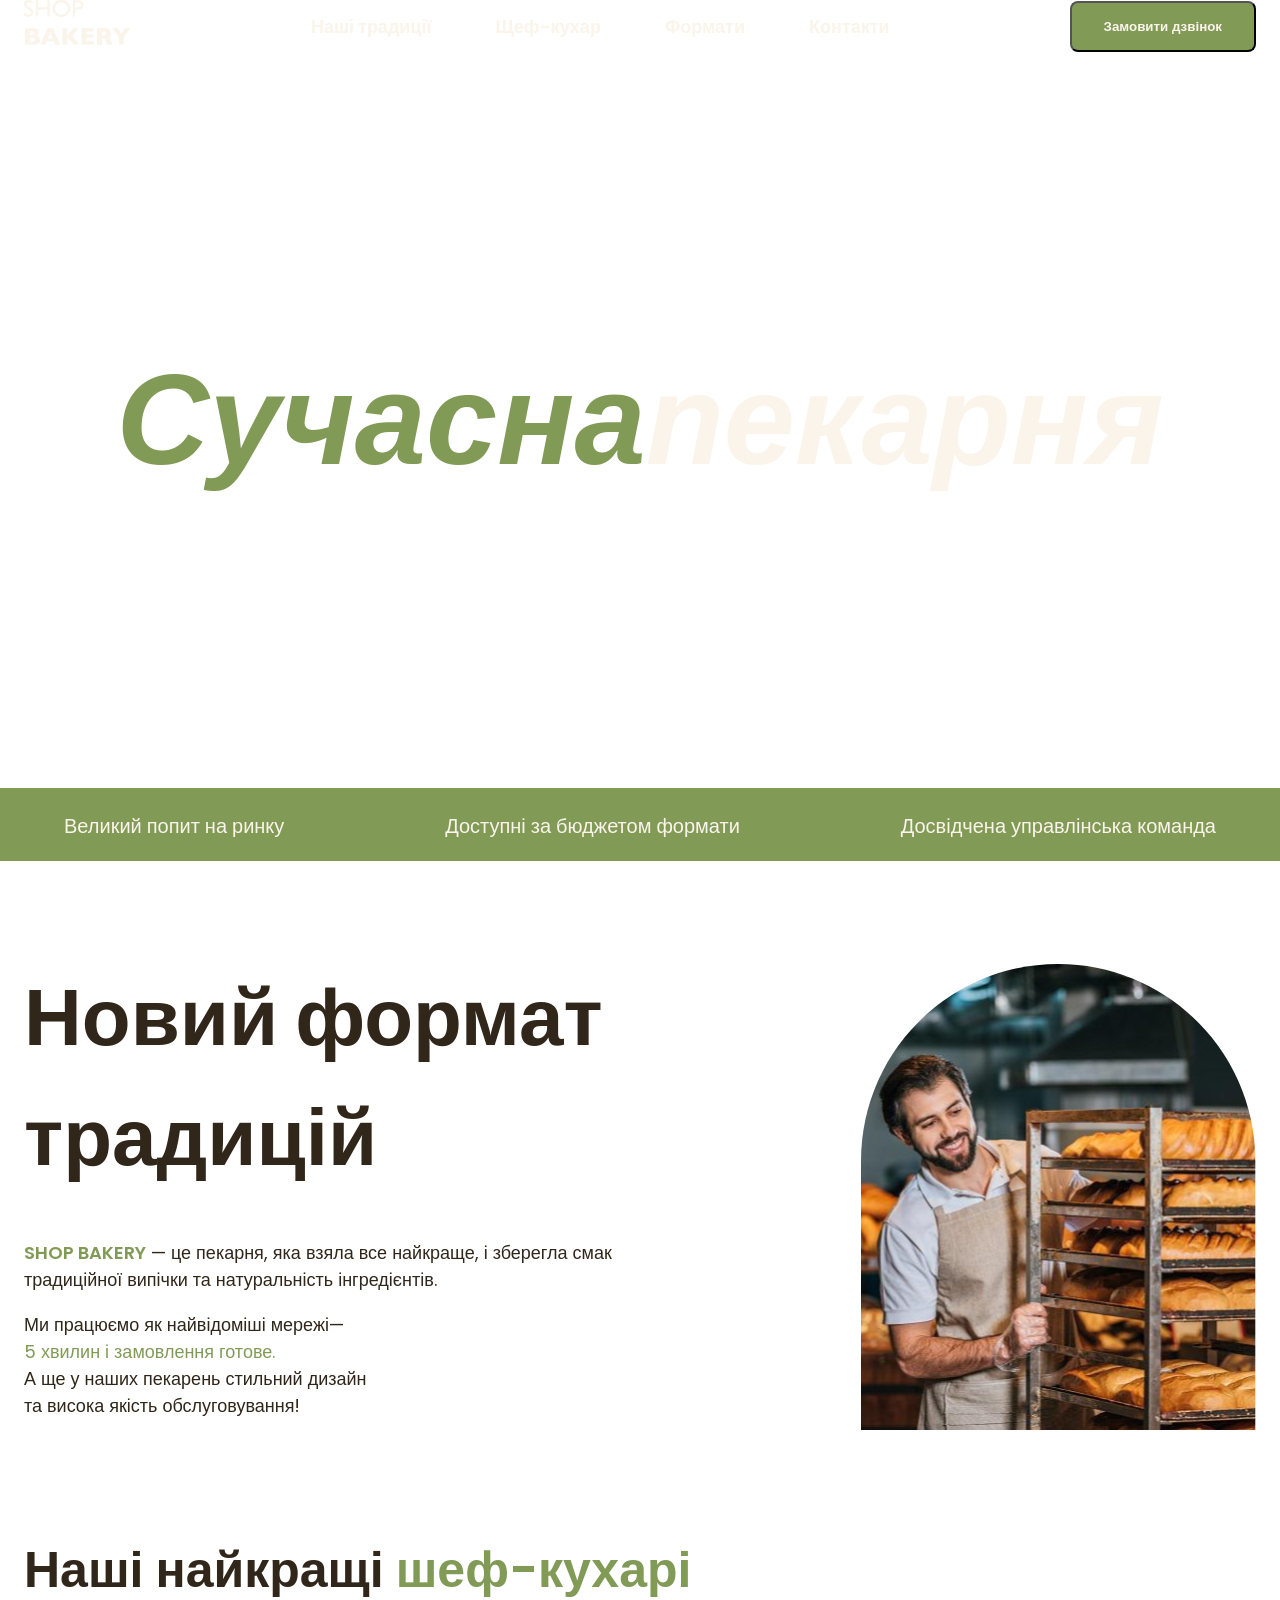
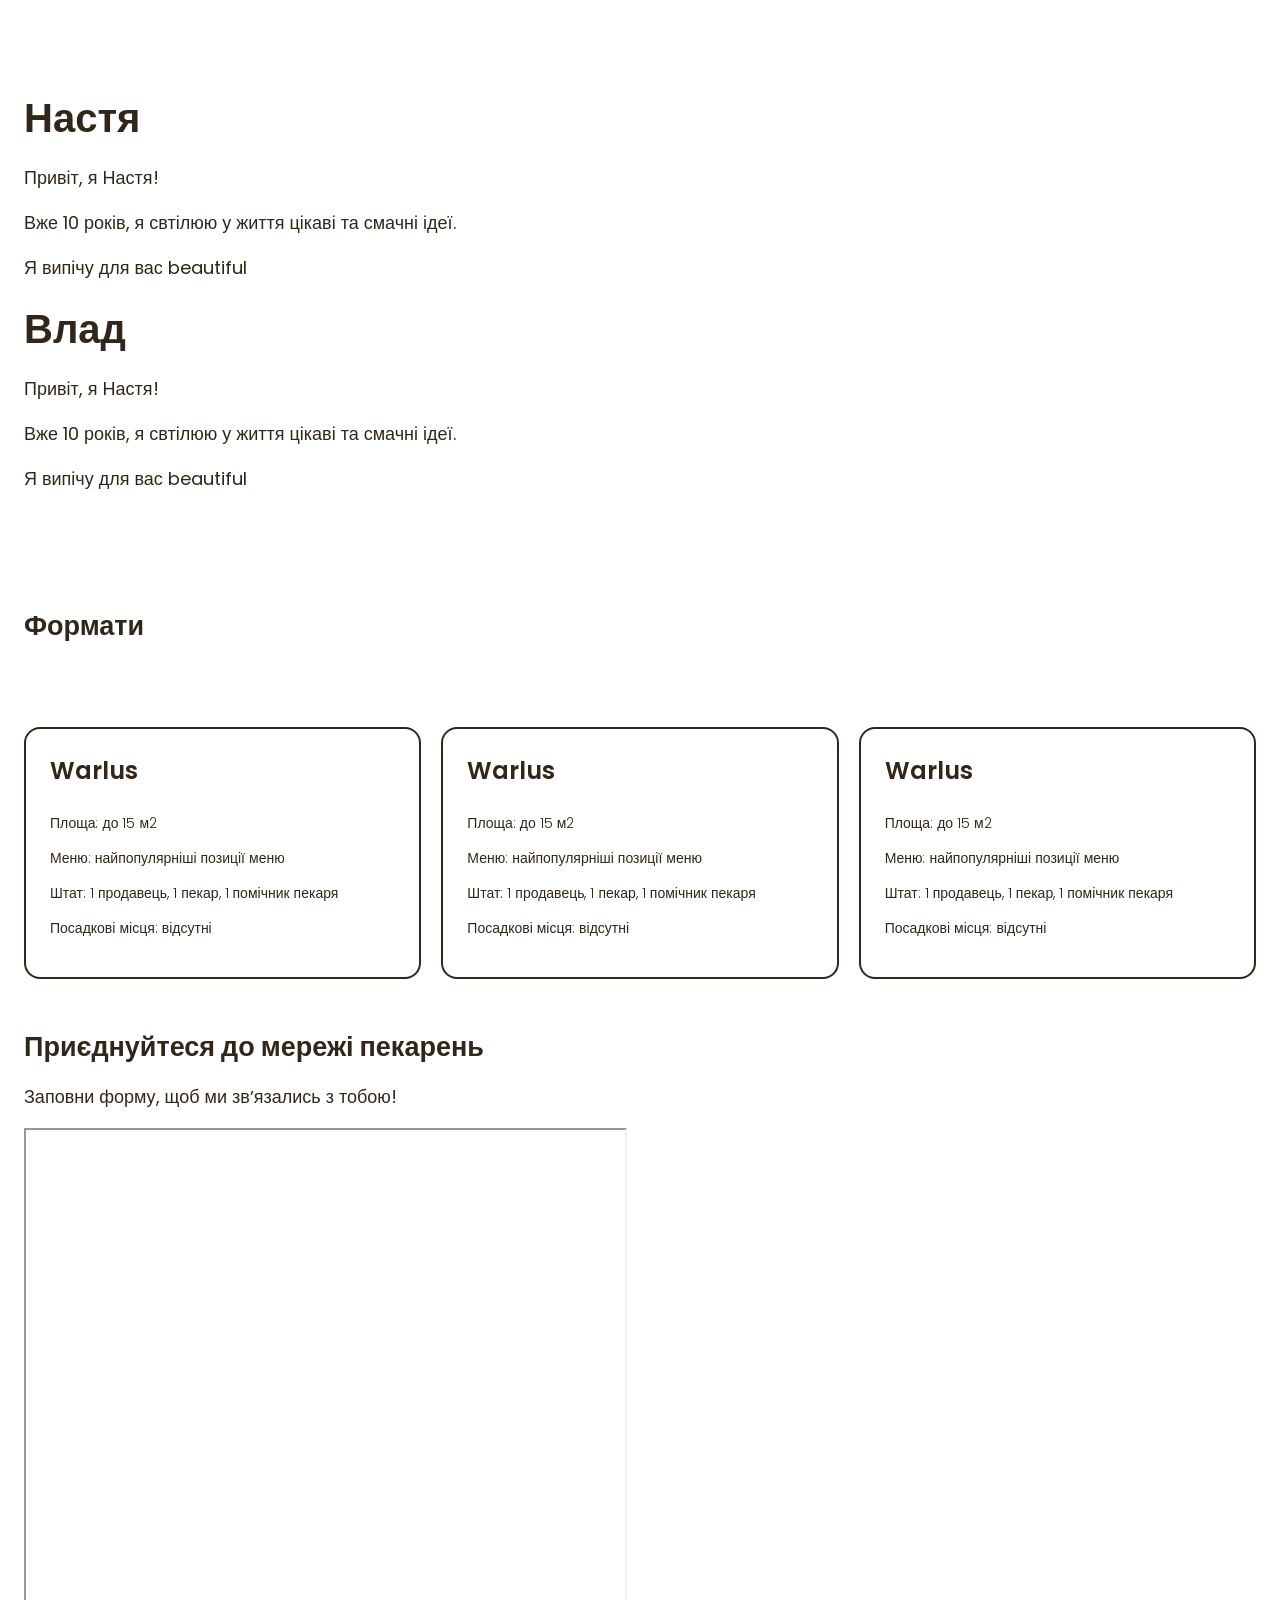
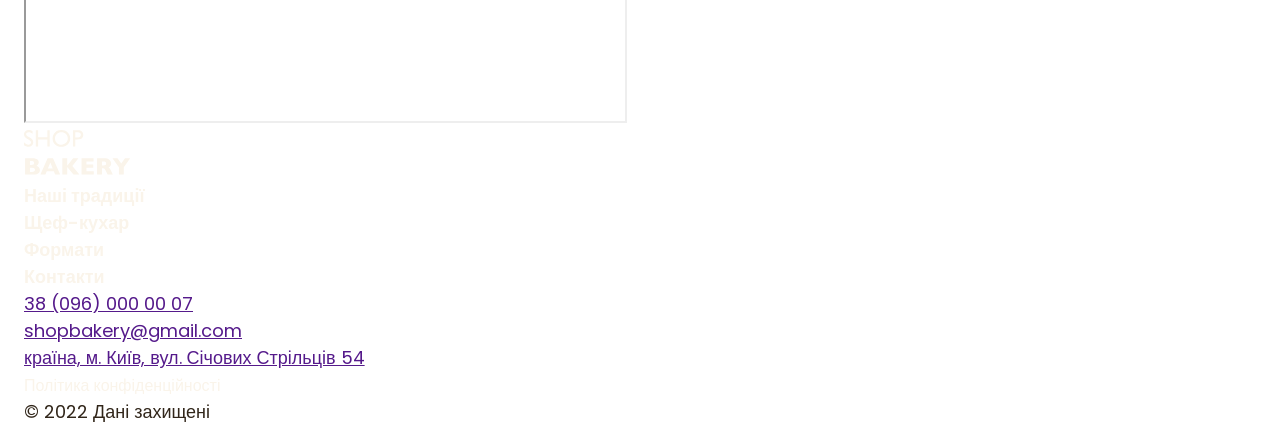
==== index.html @ 50e3c840 "first commit" ====
<!DOCTYPE html>
<html lang="en">
<head>
    <meta charset="UTF-8">
    <meta name="viewport" content="width=device-width, initial-scale=1.0">
    <!-- fonts -->
    <link rel="preconnect" href="https://fonts.googleapis.com">
    <link rel="preconnect" href="https://fonts.gstatic.com" crossorigin>
    <link href="https://fonts.googleapis.com/css2?family=Poppins:wght@300;400;600;900&display=swap" rel="stylesheet">
    <!-- styles -->
    <link rel="stylesheet" href="index.css">
    <title>Document</title>
</head>
<body>
    <header>
       <div class="container">
       <div class="header-container">
        <nav class="header-nav">
            <a href="">
                <img src="./images/logo.svg" alt="логотип">
            </a>
            <ul class="menu">
                <li class="header-item"><a class="link" href="#traditions-section">Наші традиції</a></li>
                <li class="header-item"><a class="link" href="#chef-section">Щеф-кухар</a></li>
                <li class="header-item"><a class="link" href="#">Формати</a></li>
                <li class="header-item"><a class="link" href="#">Контакти</a></li>
            </ul>
        </nav>
        <button class="button">Замовити дзвінок</button>
        </div>
       </div>
    </header>
    <main>
        <section class="hero-section">
           <div class="container">
            <h1 class="hero-tittle"><span class="accent">Сучасна</span>пекарня</h1>
           </div>
        </section>
        <section class="advantages-section">
            <div class="container">
                <h2 class="visually-hidden">наші переваги</h2>
                <ul class="advantages-list">
                    <li class="advantages-item">Великий попит на ринку</li>
                    <li class="advantages-item">Доступні за бюджетом формати</li>
                    <li class="advantages-item">Досвідчена управлінська команда</li>
                </ul>
            </div>
        </section>
        <section class="traditions-section section" id="traditions-section">
            <div class="container">
                <div class="traditions-container">
                    <div class="traditions-contant">
                        <h2 class="traditions-title section-tittle">Новий формат традицій</h2>
                        <p class="traditions-text">
                            <span class="brand-uppercase">shop bakery</span> — це пекарня, яка взяла все найкраще, і зберегла смак<br> традиційної
                            випічки та натуральність інгредієнтів.
                        </p>
                        <p class="traditions-text">
                            Ми працюємо як найвідоміші мережі—<br>
                            <span class="brand">5 хвилин і замовлення готове. <br></span>
                            А ще у наших пекарень стильний дизайн<br>
                            та висока якість обслуговування!
                        </p>
                        
                     </div>
                    <img src="./images/Mask group.svg" alt="">
                    </div>
                </div>
            </div>
        </section>
        <section class="section" id="chefs-section">
           <div class="container">
            <h2 class="chefs-tittle section-tittle">Наші найкращі <span class="accent">шеф-кухарі</span></h2>
            <ul>
                <li>
                    <article>
                        <h3 class="chef-title">Настя</h3>
                        <p>Привіт, я Настя!</p>
                        <p>Вже 10 років, я свтілюю у життя цікаві та смачні ідеї.</p>
                        <p>Я випічу для вас beautiful </p>
                    </article>
                </li>
                <li>
                    <article>
                        <h3 class="chef-title">Влад</h3>
                        <p>Привіт, я Настя!</p>
                        <p>Вже 10 років, я свтілюю у життя цікаві та смачні ідеї.</p>
                        <p>Я випічу для вас beautiful</p>
                    </article>
                </li>
            </ul>
           </div>
        </section>
        <section class="section" id="formats-section">
            <div class="container">
                <h2 class="formats-title section-tittle ">Формати</h2>
                <ul class="formats-list">
                    <li class="formats-item">
                        <article class="format-card">
                            <h3 class="format-title">Warlus</h3>
                            <div class="format-text">
                                <p>Площа: до 15 м2</p>
                                <p>Меню: найпопулярніші позиції меню</p>
                                <p>Штат: 1 продавець, 1 пекар, 1 помічник пекаря</p>
                                <p>Посадкові місця: відсутні</p>
                            </div>
                        </article>
                    </li>
                    <li class="formats-item">
                        <article class="format-card">
                            <h3 class="format-title">Warlus</h3>
                            <div class="format-text">
                                <p>Площа: до 15 м2</p>
                                <p>Меню: найпопулярніші позиції меню</p>
                                <p>Штат: 1 продавець, 1 пекар, 1 помічник пекаря</p>
                                <p>Посадкові місця: відсутні</p>
                            </div>
                        </article>
                    </li>
                    <li class="formats-item"> 
                        <article class="format-card">
                            <h3 class="format-title">Warlus</h3>
                            <div class="format-text">
                                <p>Площа: до 15 м2</p>
                                <p>Меню: найпопулярніші позиції меню</p>
                                <p>Штат: 1 продавець, 1 пекар, 1 помічник пекаря</p>
                                <p>Посадкові місця: відсутні</p>
                            </div>
                        </article>
                    </li>
            </div>
        </section>
        </ul>
        <section>
            <div class="container">
                <h2 class="contact-title section-tittle">Приєднуйтеся до мережі пекарень
                </h2>
                <p>Заповни форму, щоб ми звʼязались з тобою!</p>
                <iframe
                    src="https://www.google.com/maps/embed?pb=!1m18!1m12!1m3!1d2540.1634470361514!2d30.488698376675472!3d50.456680986915046!2m3!1f0!2f0!3f0!3m2!1i1024!2i768!4f13.1!3m3!1m2!1s0x40d4ce637c006b2d%3A0xaf86385f19996ff0!2z0LLRg9C70LjRhtGPINCh0ZbRh9C-0LLQuNGFINCh0YLRgNGW0LvRjNGG0ZbQsiwgNTQsINCa0LjRl9CyLCAwMjAwMA!5e0!3m2!1suk!2sua!4v1764701830665!5m2!1suk!2sua"
                    width="603" height="595" allowfullscreen="" loading="lazy" referrerpolicy="no-referrer-when-downgrade">
                </iframe>
            </div>
        </section>
    </main>
    <footer>
     <div class="container">
        <nav>
            <a href="">
                <img src="./images/logo.svg" alt="logotype">
            </a>
            <ul>
                <li><span><a class="link" href="#">Наші традиції</a></span></li>
                <li><a class="link" href="#">Щеф-кухар</a></li>
                <li><a class="link" href="#">Формати</a></li>
                <li><a class="link" href="#">Контакти</a></li>
            </ul>
        </nav>
        <address>
            <ul>
                <li><a class="adrees-link" href="">38 (096) 000 00 07</a></li>
                <li><a class="adrees-link" href="">shopbakery@gmail.com</a></li>
                <li><a class="adrees-link" href="">країна, м. Київ,
                        вул. Січових Стрільців 54</a></li>
                <li>
                    <a href="#"></a>
                </li>
                <li>
                    <a href="#"></a>
                </li>
            </ul>
            <a class="adress-link" href="#">Політика конфіденційності</a>
            <p class="addres-copyright">© 2022 Дані захищені</p>
        </address>
     </div>
    </footer>
</body>
</html>
---- index.css ----
:root {
    --color-primary-dark: #31261a;
    --color-primary-light: #faf4ea;
    --color-brand-dark: #465929;
    --color-brand-light: #819b57;
}
body {
    font-family: 'Poppins', sans-serif;
    color: var(--color-primary-dark);
    font-size: 18px;
    font-weight: 400;
    line-height: 1.5;
    margin: 0;
}

* {
    box-sizing: border-box;
}

.container {
    width: 100%;
    max-width: 1288px;
    margin: 0 auto;
    padding: 0 24px;
}
.section {
    padding: 48px 0;
}
h1,h2,h3,h4,h5,h6,p {
    margin-top: 0;
}
address {
    font-style: normal;
}
ul {
    margin: 0;
    padding: 0;
    list-style-type:none ;
   
}
.visually-hidden {
    position: absolutele;
    left: -10000px;
    top: auto;
    width: 1px;
    height: 1px;
    overflow: hidden;
}

.button {
    padding: 16px 32px;
    color: var(--color-primary-light);
    background-color: var(--color-brand-light);
    border: 2px solid var(var(--color-brand-light));
    border-radius: 8px;
    cursor: pointer;
    font-weight: 600;
}


.button:hover {
  color: var(--color-brand-dark);
  background-color: transparent;

}

.link {
    color: var(--color-primary-light);
    text-decoration: none;
    font-weight: 600;
    
}

.link:hover {
    color: var(--color-brand-dark);
    font-weight: 600;
}

/* header */

.header-item {
    margin-right: 64px;
}

.header-item:last-child {
    margin-right: 0;
}

.menu {
    display: flex;
    justify-content: center;
    flex-grow: 1;
}

.header-container {
    display: flex;
    align-items: center;
    gap: 40px;
}

.header-nav {
    display: flex;
    align-items: center;
    flex-grow: 1;
    gap: 40px;
    
    
}
/* hero section */
.hero-section {
  padding: 272px 0;
}


.hero-tittle {
    margin-bottom: 0;
    color: #FAF4EA;
    font-weight: 900;
    text-decoration: none;
    text-align: center;
    font-size: 128px;
    font-style: italic;
}

.hero-tittle .accent {
    color: var(--color-brand-light);
}

/* advantages section */
.advantages-section {
    background-color: var(--color-brand-light);
} 

.advantages-list {
  
    color: var(--color-primary-light);
   display: flex;
    gap: 40px;
    align-items: center;

        justify-content: space-between;
        padding: 0 40px;
    
    
}

.advantages-item {
    height: 50px;
    font-size: 20px;
    font-weight: 300;
    margin: 0;
    
      
  
}

/* chef title */
.chefs-tittle {
    margin-bottom: 80px;
    font-size: 50px;
    font-weight: 600;
}
.chefs-tittle .accent {
    color: var(--color-brand-light);
}

.chef-tittle {
   font-weight: 900;
   font-size: 64px;
   line-height: 1.3;
}

/* traditions section */

.traditions-container {
    display:flex;
    gap: 100px;
}

.traditions-text .brand-uppercase {
   text-transform: uppercase;
   color: var(--color-brand-light);
   font-weight: 600;
}

.traditions-text .brand {
    color: var(--color-brand-light);
}

.traditions-title {
    margin-bottom: 42px;
    font-size: 80px;
}

.traditions-section  {
    padding-top: 96px ;
}

.chefs-title {
    margin-bottom: 80px;
}

.chef-title {
    margin-bottom: 16px;
    font-size: 40px;
    font-weight: 600;
    
}
/* format-section */

.format-card  {
    padding: 24px;
    border-radius: 16px;
    border: 2px solid;
}

.formats-list {
    display: flex;
    gap: 20px;
}

.formats-item {
    flex-basis: calc(100% / 3);
}

.formats-title {
    margin-bottom: 80px;
}

.format-title {
    font-size: 24px;
    font-weight: 600;
}

.format-text {
   font-size: 14px;
   font-weight: 300;
}

.contact-title {
    margin-bottom: 16px;
}

.adress-link {
    font-size: 16px;
    font-weight: 300;
    color: var(--color-primary-light);
    text-decoration: none;
}
.adress-link:hover {
    color: var(--color-brand-light);
}
.address-copyright {
    font-size: 13px;
}
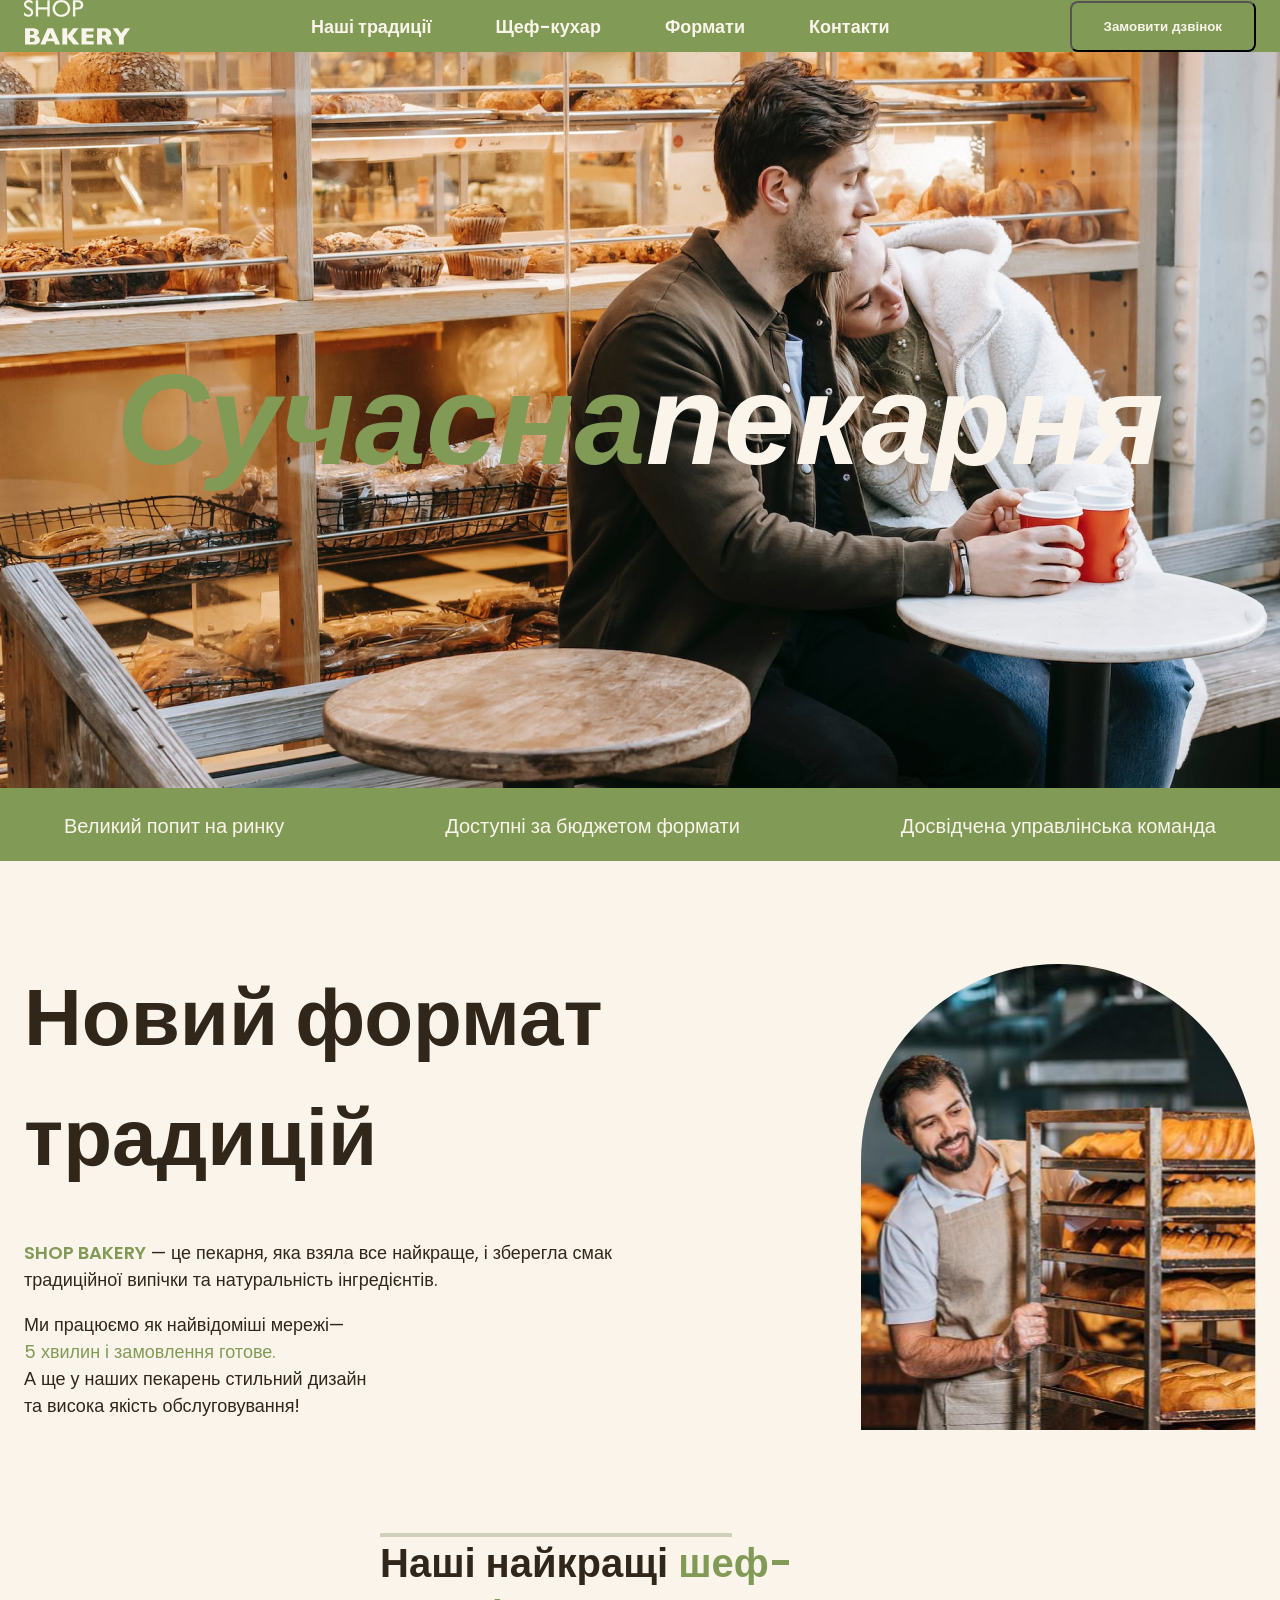
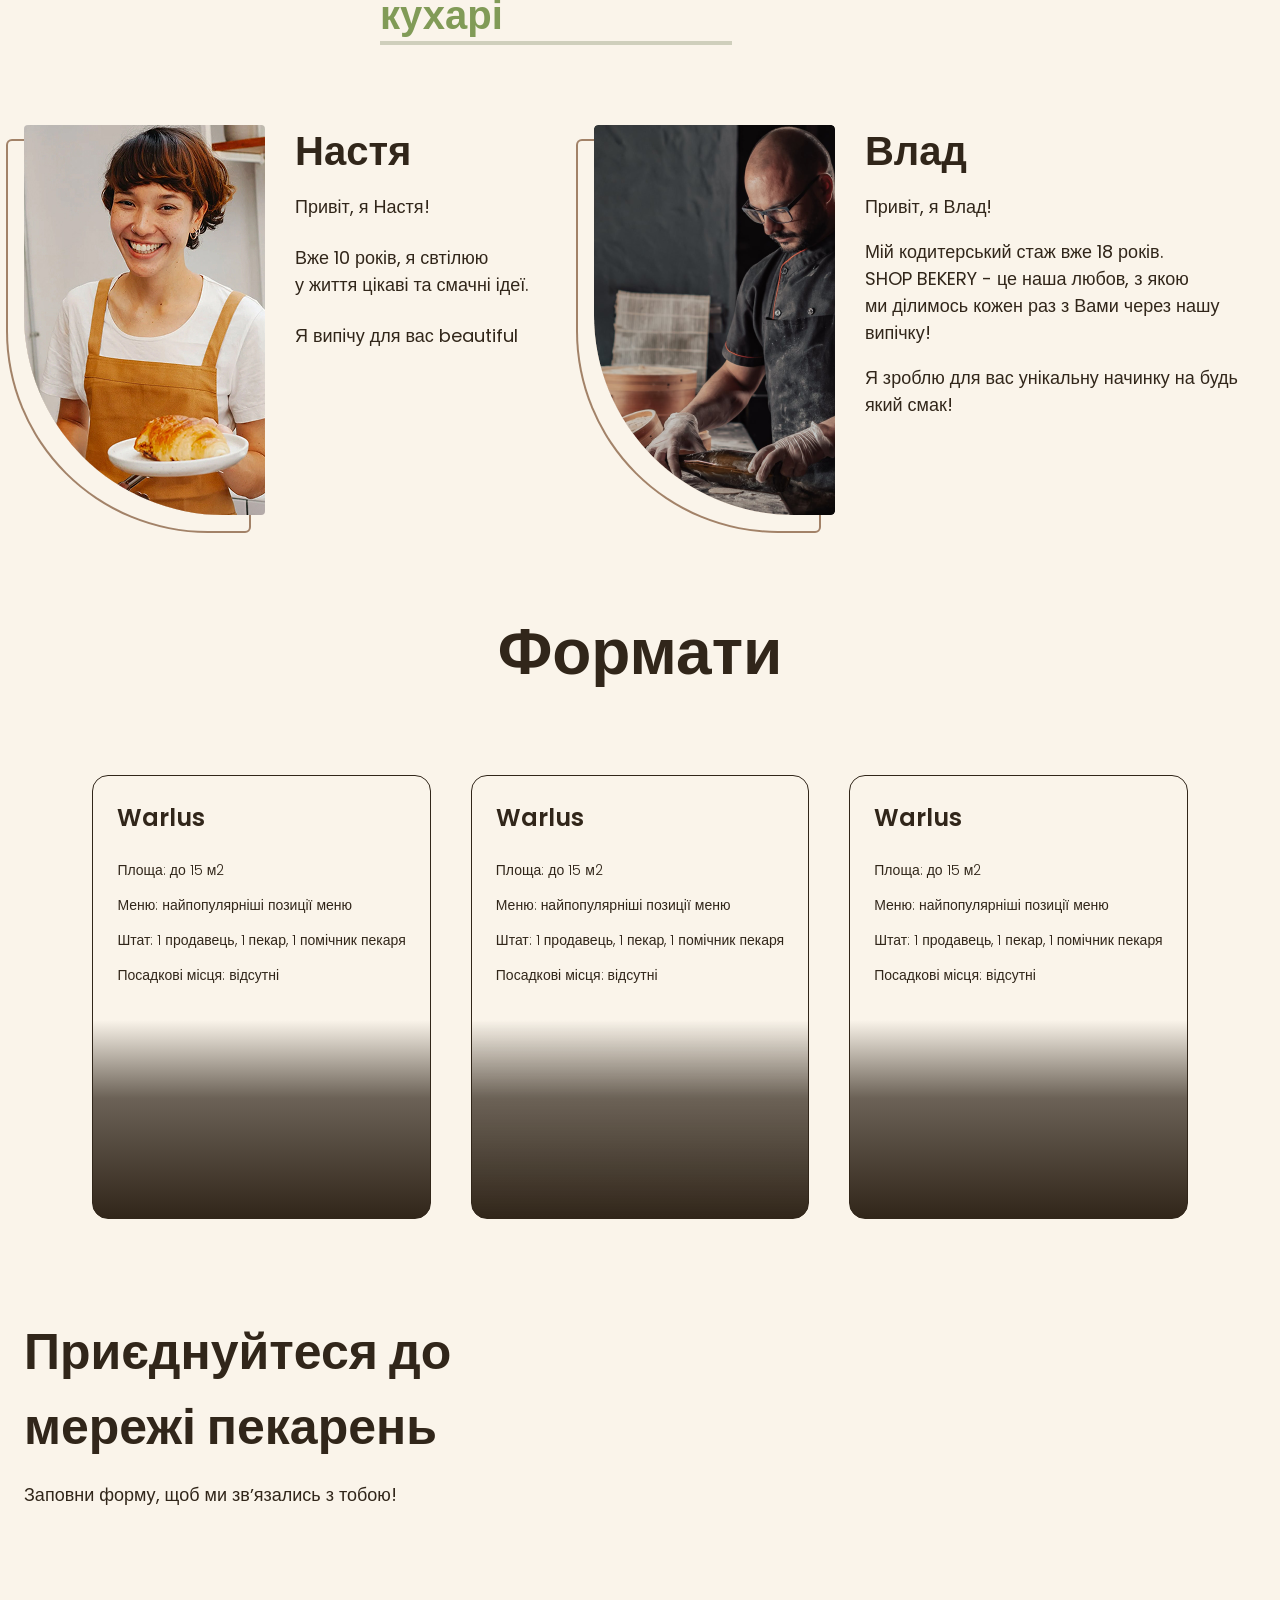
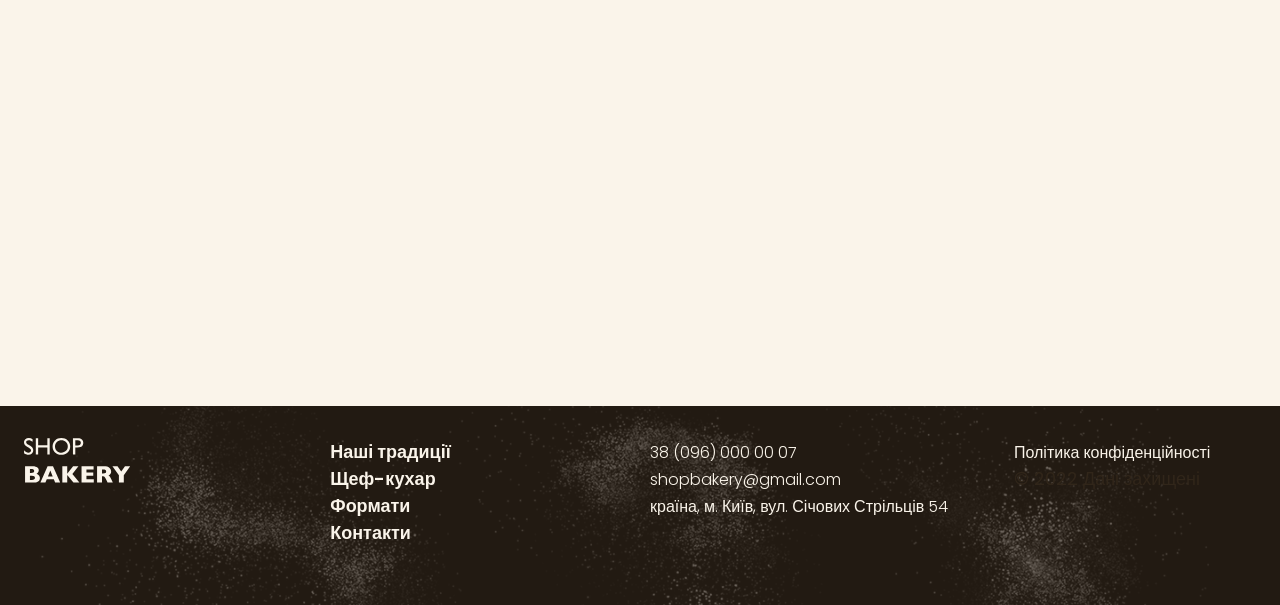
==== commit a83e6d24: "new changes" ====
--- a/index.html
+++ b/index.html
@@ -12,7 +12,7 @@
     <title>Document</title>
 </head>
 <body>
-    <header>
+    <header class="header">
        <div class="container">
        <div class="header-container">
         <nav class="header-nav">
@@ -70,22 +70,30 @@
         </section>
         <section class="section" id="chefs-section">
            <div class="container">
-            <h2 class="chefs-tittle section-tittle">Наші найкращі <span class="accent">шеф-кухарі</span></h2>
-            <ul>
-                <li>
-                    <article>
-                        <h3 class="chef-title">Настя</h3>
-                        <p>Привіт, я Настя!</p>
-                        <p>Вже 10 років, я свтілюю у життя цікаві та смачні ідеї.</p>
-                        <p>Я випічу для вас beautiful </p>
+            <h2 class="chefs-tittle section-tittle centered">Наші найкращі <span class="accent">шеф-кухарі</span></h2>
+            <ul class="chefs-list">
+                <li class="chefs-item"> 
+                    <article class="chef-card">
+                        <img class="chef-photo" src="images/woman1561.jpg" alt="nastya">
+                        <div>
+                                <h3 class="chef-title">Настя</h3>
+                               <div class="chef-text">
+                                <p>Привіт, я Настя!</p>
+                                <p>Вже 10 років, я свтілюю <br>у життя цікаві та смачні ідеї.</p>
+                                <p>Я випічу для вас beautiful </p>
+                               </div>
+                        </div>
                     </article>
                 </li>
                 <li>
-                    <article>
-                        <h3 class="chef-title">Влад</h3>
-                        <p>Привіт, я Настя!</p>
-                        <p>Вже 10 років, я свтілюю у життя цікаві та смачні ідеї.</p>
-                        <p>Я випічу для вас beautiful</p>
+                    <article class="chef-card">
+                        <img class="chef-photo" src="images/Mask group.png" alt="vlad">
+                        <div>
+                            <h3 class="chef-title">Влад</h3>
+                            <p class="chef-text">Привіт, я Влад!</p>
+                            <p class="chef-text">Мій кодитерський стаж вже 18 років. <br>SHOP BEKERY - це наша любов, з якою<br> ми ділимось кожен раз з Вами через нашу випічку!</p>
+                            <p class="chef-text">Я зроблю для вас унікальну начинку на будь який смак!</p>
+                        </div>
                     </article>
                 </li>
             </ul>
@@ -93,85 +101,99 @@
         </section>
         <section class="section" id="formats-section">
             <div class="container">
-                <h2 class="formats-title section-tittle ">Формати</h2>
-                <ul class="formats-list">
-                    <li class="formats-item">
-                        <article class="format-card">
-                            <h3 class="format-title">Warlus</h3>
-                            <div class="format-text">
-                                <p>Площа: до 15 м2</p>
-                                <p>Меню: найпопулярніші позиції меню</p>
-                                <p>Штат: 1 продавець, 1 пекар, 1 помічник пекаря</p>
-                                <p>Посадкові місця: відсутні</p>
-                            </div>
-                        </article>
-                    </li>
-                    <li class="formats-item">
-                        <article class="format-card">
-                            <h3 class="format-title">Warlus</h3>
-                            <div class="format-text">
-                                <p>Площа: до 15 м2</p>
-                                <p>Меню: найпопулярніші позиції меню</p>
-                                <p>Штат: 1 продавець, 1 пекар, 1 помічник пекаря</p>
-                                <p>Посадкові місця: відсутні</p>
-                            </div>
-                        </article>
-                    </li>
-                    <li class="formats-item"> 
-                        <article class="format-card">
-                            <h3 class="format-title">Warlus</h3>
-                            <div class="format-text">
-                                <p>Площа: до 15 м2</p>
-                                <p>Меню: найпопулярніші позиції меню</p>
-                                <p>Штат: 1 продавець, 1 пекар, 1 помічник пекаря</p>
-                                <p>Посадкові місця: відсутні</p>
-                            </div>
-                        </article>
-                    </li>
+                <h2 class="formats-title section-title centered">Формати</h2>
+                 <div class="formats-container">
+                    <ul class="formats-list">
+                        <li class="formats-item">
+                            <article class="format-card">
+                                <h3 class="format-title">Warlus</h3>
+                                <div class="format-text">
+                                    <p>Площа: до 15 м2</p>
+                                    <p>Меню: найпопулярніші позиції меню</p>
+                                    <p>Штат: 1 продавець, 1 пекар, 1 помічник пекаря</p>
+                                    <p>Посадкові місця: відсутні</p>
+                                </div>
+                            </article>
+                        </li>
+                        <li class="formats-item">
+                            <article class="format-card">
+                                <h3 class="format-title">Warlus</h3>
+                                <div class="format-text">
+                                    <p>Площа: до 15 м2</p>
+                                    <p>Меню: найпопулярніші позиції меню</p>
+                                    <p>Штат: 1 продавець, 1 пекар, 1 помічник пекаря</p>
+                                    <p>Посадкові місця: відсутні</p>
+                                </div>
+                            </article>
+                        </li>
+                        <li class="formats-item">
+                            <article class="format-card">
+                                <h3 class="format-title">Warlus</h3>
+                                <div class="format-text">
+                                    <p>Площа: до 15 м2</p>
+                                    <p>Меню: найпопулярніші позиції меню</p>
+                                    <p>Штат: 1 продавець, 1 пекар, 1 помічник пекаря</p>
+                                    <p>Посадкові місця: відсутні</p>
+                                </div>
+                            </article>
+                        </li>
+                 </div>
             </div>
         </section>
         </ul>
-        <section>
-            <div class="container">
+        <section class="contact-section section" id="contact-section">
+            <div class="container">
+             <div class="contact-container">
+                <div class="contact-form">
                 <h2 class="contact-title section-tittle">Приєднуйтеся до мережі пекарень
                 </h2>
-                <p>Заповни форму, щоб ми звʼязались з тобою!</p>
+                <p>Заповни форму, щоб ми звʼязались з тобою!</p>  
+                  <!-- form -->
+                </div>
                 <iframe
+                 class="contact-map"
                     src="https://www.google.com/maps/embed?pb=!1m18!1m12!1m3!1d2540.1634470361514!2d30.488698376675472!3d50.456680986915046!2m3!1f0!2f0!3f0!3m2!1i1024!2i768!4f13.1!3m3!1m2!1s0x40d4ce637c006b2d%3A0xaf86385f19996ff0!2z0LLRg9C70LjRhtGPINCh0ZbRh9C-0LLQuNGFINCh0YLRgNGW0LvRjNGG0ZbQsiwgNTQsINCa0LjRl9CyLCAwMjAwMA!5e0!3m2!1suk!2sua!4v1764701830665!5m2!1suk!2sua"
                     width="603" height="595" allowfullscreen="" loading="lazy" referrerpolicy="no-referrer-when-downgrade">
                 </iframe>
+               </div>
             </div>
         </section>
     </main>
-    <footer>
+    <footer class="footer">
      <div class="container">
-        <nav>
-            <a href="">
-                <img src="./images/logo.svg" alt="logotype">
-            </a>
-            <ul>
-                <li><span><a class="link" href="#">Наші традиції</a></span></li>
-                <li><a class="link" href="#">Щеф-кухар</a></li>
-                <li><a class="link" href="#">Формати</a></li>
-                <li><a class="link" href="#">Контакти</a></li>
-            </ul>
-        </nav>
-        <address>
-            <ul>
-                <li><a class="adrees-link" href="">38 (096) 000 00 07</a></li>
-                <li><a class="adrees-link" href="">shopbakery@gmail.com</a></li>
-                <li><a class="adrees-link" href="">країна, м. Київ,
-                        вул. Січових Стрільців 54</a></li>
-                <li>
-                    <a href="#"></a>
-                </li>
-                <li>
-                    <a href="#"></a>
-                </li>
-            </ul>
-            <a class="adress-link" href="#">Політика конфіденційності</a>
-            <p class="addres-copyright">© 2022 Дані захищені</p>
-        </address>
+        <div class="footer-container">
+            <nav class="footer-nav">
+                <div class="footer-logo">
+                    <a href="#" class="footer-logo">
+                        <img src="./images/logo.svg" alt="logotype">
+                    </a>
+                </div>
+                <ul class="footer-menu">
+                    <li><span><a class="link" href="#">Наші традиції</a></span></li>
+                    <li><a class="link" href="#">Щеф-кухар</a></li>
+                    <li><a class="link" href="#">Формати</a></li>
+                    <li><a class="link" href="#">Контакти</a></li>
+                </ul>
+            </nav>
+            <address class="footer-address">
+                <ul class="address-list">
+                    <li><a class="address-link" href="">38 (096) 000 00 07</a></li>
+                    <li><a class="address-link" href="">shopbakery@gmail.com</a></li>
+                    <li><a class="address-link" href="">країна, м. Київ,
+                            вул. Січових Стрільців 54</a></li>
+                    <li>
+                        <a href="#"></a>
+                    </li>
+                    <li>
+                        <a href="#"></a>
+                    </li>
+                </ul>
+                <div class="address-info">
+                    <a class="address-link" href="#">Політика конфіденційності</a>
+                    <p class="addres-copyright">© 2022 Дані захищені</p>
+                </div>
+            </address>
+        </div>
      </div>
     </footer>
 </body>
--- a/index.css
+++ b/index.css
@@ -3,8 +3,12 @@
     --color-primary-light: #faf4ea;
     --color-brand-dark: #465929;
     --color-brand-light: #819b57;
+    --color-brand-normal: #CFCFBC;
+    --color-secondary-dark:#A28268;
+
 }
 body {
+    background-color: var(--color-primary-light);
     font-family: 'Poppins', sans-serif;
     color: var(--color-primary-dark);
     font-size: 18px;
@@ -13,8 +17,15 @@
     margin: 0;
 }
 
-* {
+*,
+*::after,
+*::before
+ {
     box-sizing: border-box;
+}
+
+a {
+    display: inline-block;
 }
 
 .container {
@@ -77,6 +88,9 @@
 }
 
 /* header */
+.header {
+    background-color: var(--color-brand-light);
+}
 
 .header-item {
     margin-right: 64px;
@@ -96,6 +110,8 @@
     display: flex;
     align-items: center;
     gap: 40px;
+    
+ 
 }
 
 .header-nav {
@@ -109,6 +125,10 @@
 /* hero section */
 .hero-section {
   padding: 272px 0;
+  background-image: url(images/image\ 1559.jpg);
+  background-repeat: no-repeat;
+  background-position: center top;
+  background-size: cover;
 }
 
 
@@ -153,22 +173,81 @@
       
   
 }
+.section-title {
+   font-size: 64px;
+   font-weight: 900;
+   line-height: 1.3;
+}
+
+.section-title.centered {
+    text-align: center;
+} 
+
+
+
+.section-title .accent {
+    color: var(--color-brand-dark);
+}
+
+
 
 /* chef title */
+
+
+.chef-photo {
+    border-radius:4px 4px 4px 200px ;
+    box-shadow: -16px 16px 0 0 var(--color-primary-light), -16px 16px 0 2px var(--color-secondary-dark);
+}
+
 .chefs-tittle {
-    margin-bottom: 80px;
-    font-size: 50px;
+    max-width: 520px;
     font-weight: 600;
-}
+        font-size: 40px;
+        line-height: 1.3;
+    margin-bottom: 0 auto 80px;
+    margin: 0 auto 80px;
+  
+}
+
+.chefs-tittle::after,
+.chefs-tittle::before {
+    display: block;
+    width: 352px;
+    border: 2px solid var(--color-brand-normal);
+    content: '';
+}
+
+.chef-text p {
+    margin-bottom: 24px;
+}
+
+.chefs-list {
+    display: flex;
+   
+    gap: 40px 30px;
+}
+
+.chefs-item {
+    flex-basis: calc((100% - 30px) / 2);
+}
+
+.chef-card {
+    display: flex;
+    gap: 30px;
+}
+
 .chefs-tittle .accent {
     color: var(--color-brand-light);
 }
 
-.chef-tittle {
-   font-weight: 900;
-   font-size: 64px;
+.chef-title {
+    margin-bottom: 16px;
+   font-weight: 600;
+   font-size: 40px;
    line-height: 1.3;
 }
+
+
 
 /* traditions section */
 
@@ -195,28 +274,35 @@
 .traditions-section  {
     padding-top: 96px ;
 }
-
-.chefs-title {
-    margin-bottom: 80px;
-}
-
-.chef-title {
-    margin-bottom: 16px;
-    font-size: 40px;
-    font-weight: 600;
-    
-}
-/* format-section */
-
+/* chefs-section */
+
+
+
+
+
+
+.formats-container {
+    display: flex;
+    justify-content: center;
+    gap: 32px;
+}
+.formats-list {
+  
+}
 .format-card  {
+    height: 444px;
     padding: 24px;
+    background-image: url(images/P’URI\ 09\ 1.png);
+    background-image: linear-gradient(180deg, rgba(49, 38, 26, 0) 55.21%, rgba(49, 38, 26, 0.71) 72.92%, #31261A 100%);
     border-radius: 16px;
-    border: 2px solid;
+    border: 1px solid;
+    
+   
 }
 
 .formats-list {
     display: flex;
-    gap: 20px;
+    gap: 40px;
 }
 
 .formats-item {
@@ -236,20 +322,82 @@
    font-size: 14px;
    font-weight: 300;
 }
+/* contact section */
+
+.contact-section {
+    padding-bottom: 96px;
+   
+}
+
+.contact-container {
+    display: flex;
+    gap: 32px;
+}
+
+
+.contact-map {
+    flex-shrink: 0;
+    border: none;
+    border-radius: 16px;
+}
 
 .contact-title {
     margin-bottom: 16px;
-}
-
-.adress-link {
+    font-size: 50px;
+}
+
+/* footer section */
+.footer {
+  padding: 32px 0;
+}
+
+.footer-container {
+    display: flex;
+    gap: 20px;
+}
+.footer-address,
+.footer-nav {
+    flex-basis: 50%;
+    display: flex;
+    gap: 20px;
+}
+.footer-logo {
+    flex-grow: 1;
+}
+
+.footer-menu {
+    flex-grow: 1;
+}
+.address-info,
+.address-list {
+  flex-grow: 1;
+}
+
+
+.footer-address {
+    display: flex;
+    flex-grow: 1;
+}
+
+.address-link{
     font-size: 16px;
     font-weight: 300;
     color: var(--color-primary-light);
     text-decoration: none;
+  
 }
 .adress-link:hover {
     color: var(--color-brand-light);
 }
 .address-copyright {
     font-size: 13px;
-}
+    color: #A18268;
+}
+
+.footer {
+     background-image: url(images/image\ 1564.png);
+     background-color: var(--color-primary-dark);
+     background-repeat: no-repeat;
+     background-size: cover;
+     background-position: center;
+}
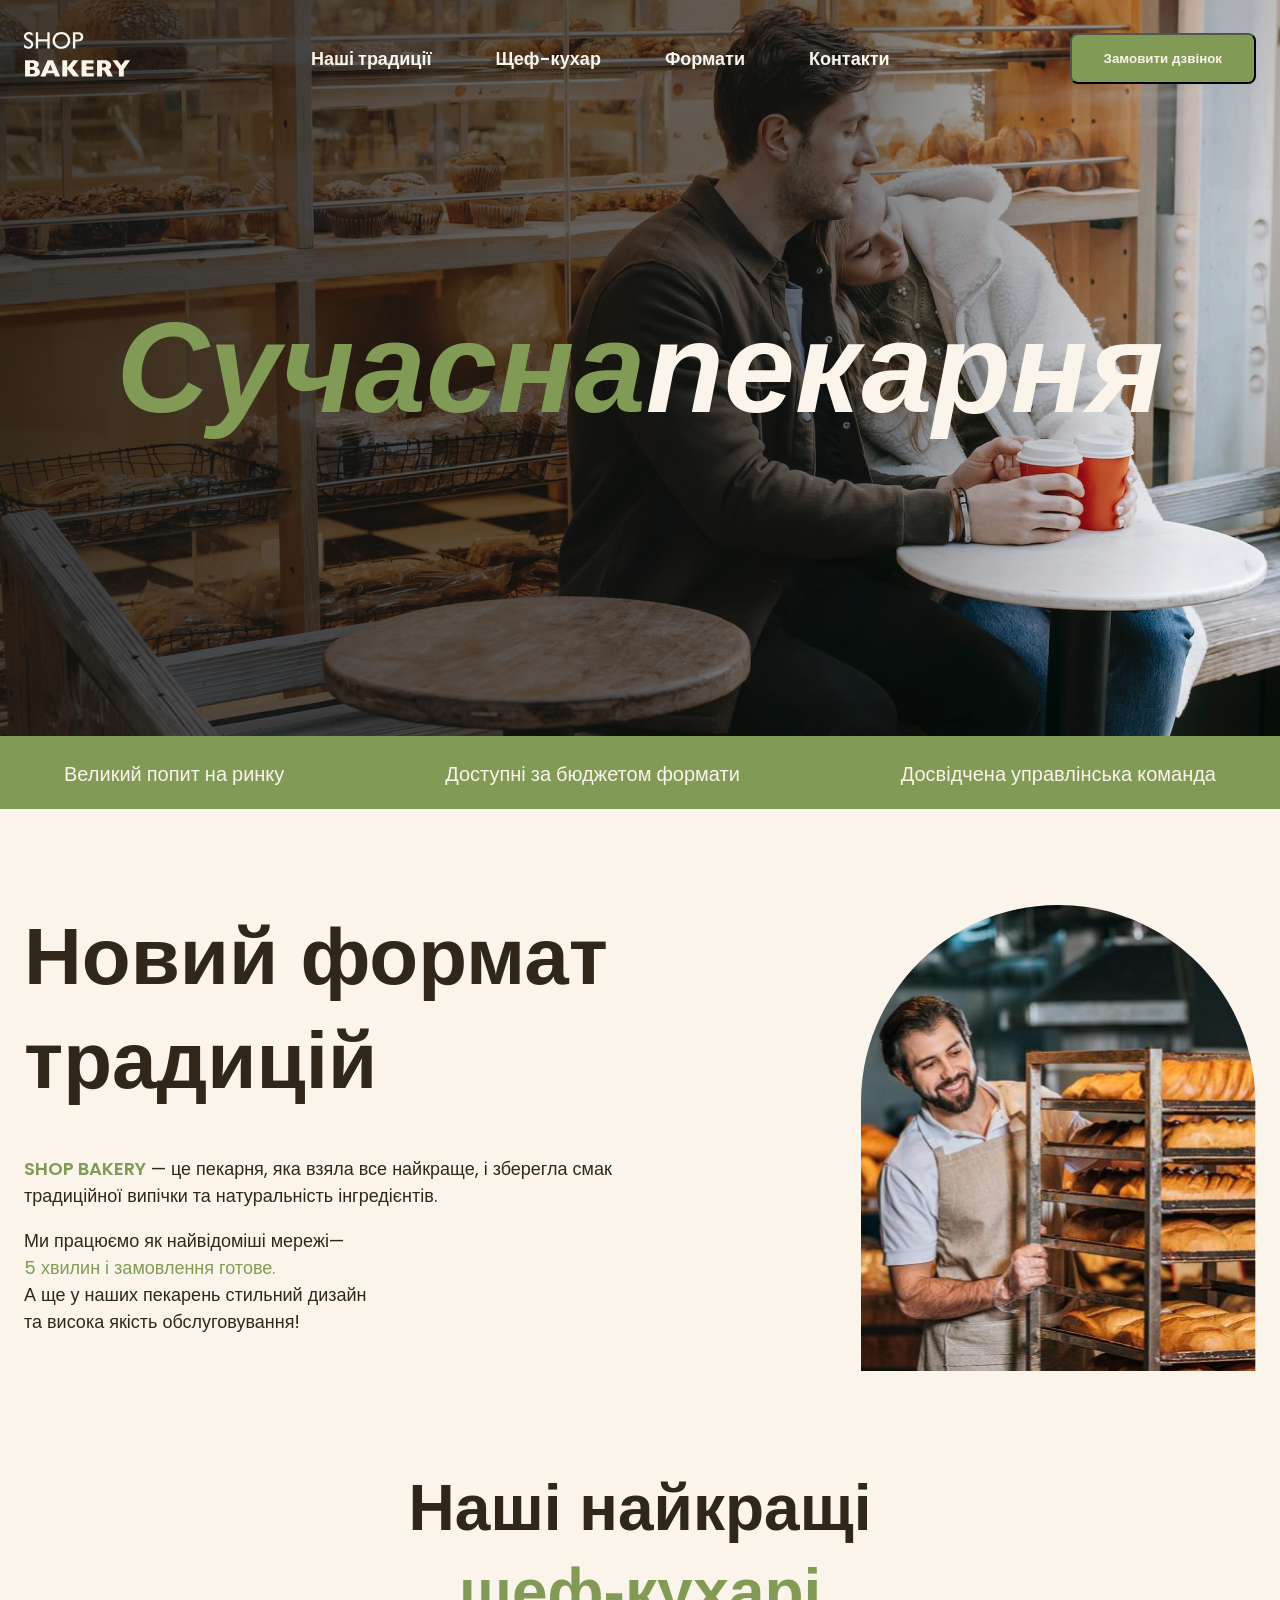
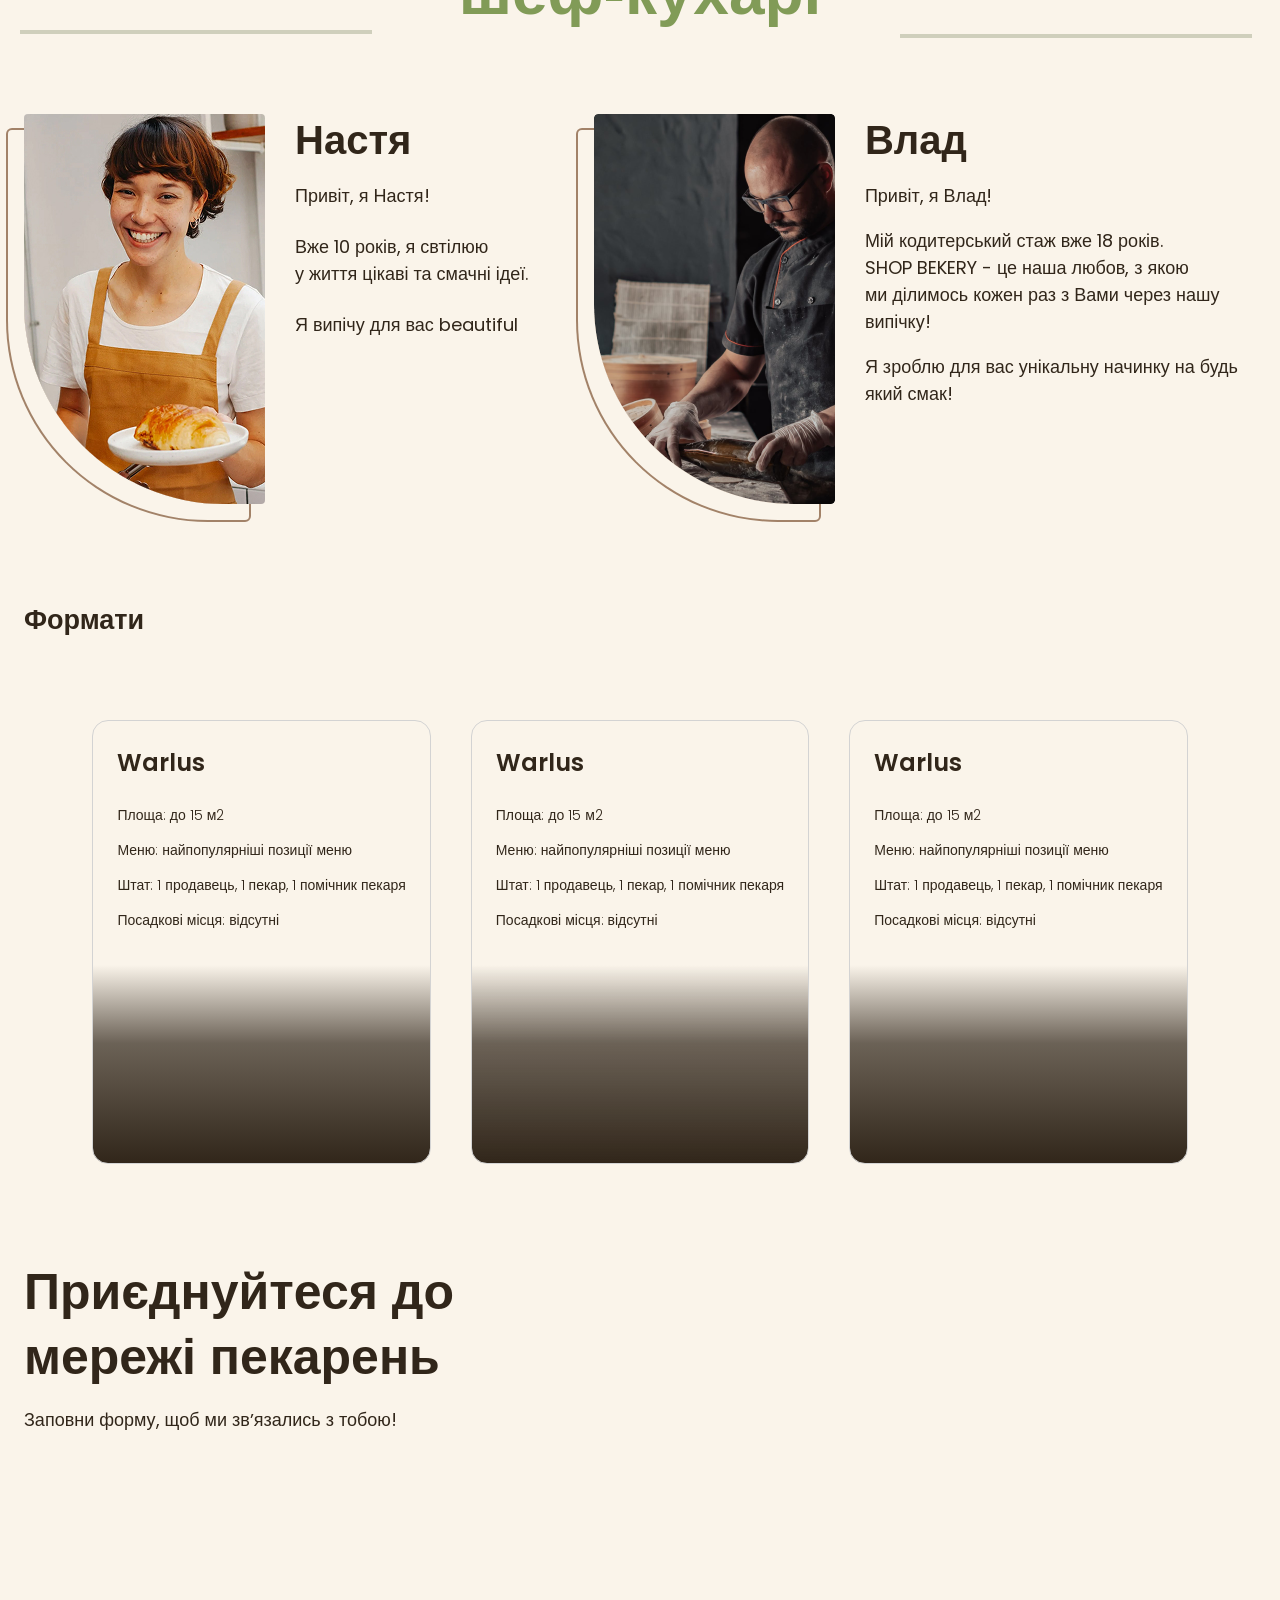
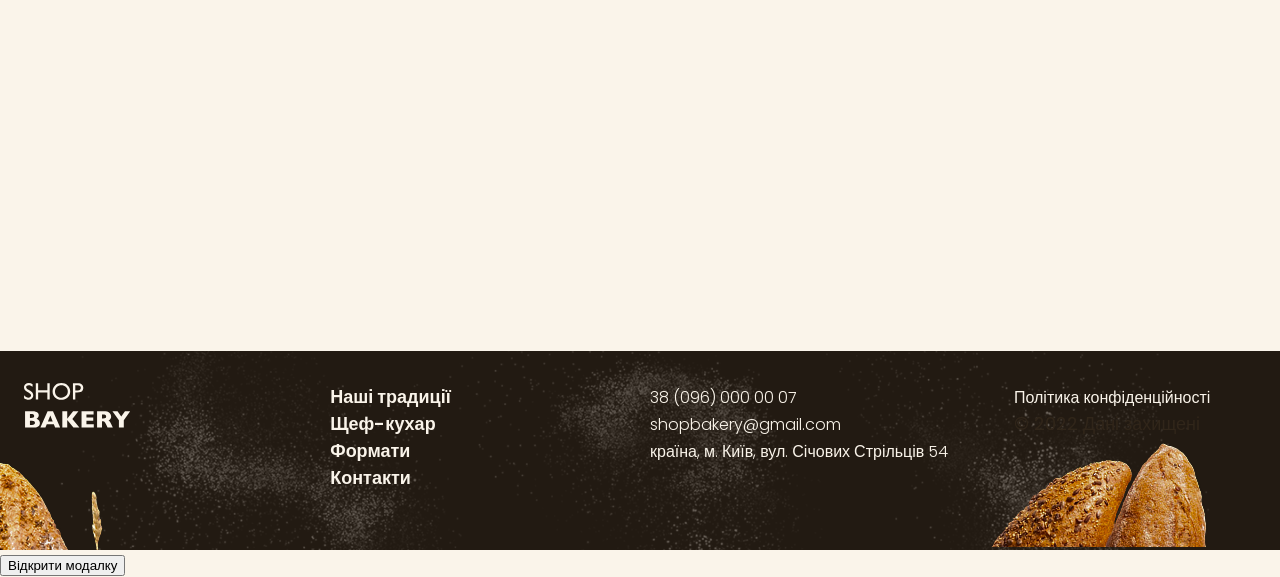
==== commit 32d61489: "animation-changes" ====
--- a/index.html
+++ b/index.html
@@ -70,7 +70,7 @@
         </section>
         <section class="section" id="chefs-section">
            <div class="container">
-            <h2 class="chefs-tittle section-tittle centered">Наші найкращі <span class="accent">шеф-кухарі</span></h2>
+            <h2 class="chefs-tittle section-tittle centered">Наші найкращі <span class="accent"><br>шеф-кухарі</span></h2>
             <ul class="chefs-list">
                 <li class="chefs-item"> 
                     <article class="chef-card">
@@ -196,5 +196,25 @@
         </div>
      </div>
     </footer>
+    <button id="open-modal">Відкрити модалку</button>
+    
+    <div class="backdrop" id="backdrop">
+        <div class="modal">
+            <button id="close-modal" class="button-modal">✖</button>
+            Модальне вікно
+        </div>
+    </div>
+    </div>
+    <script src="index.js">const backdrop = document.getElementById("backdrop");
+        const openBtn = document.getElementById("open-modal");
+        const closeBtn = document.getElementById("close-modal");
+
+        openBtn.addEventListener("click", () => {
+            backdrop.classList.add("is-open");
+        });
+
+        closeBtn.addEventListener("click", () => {
+            backdrop.classList.remove("is-open");
+        });</script>
 </body>
 </html>
--- a/index.css
+++ b/index.css
@@ -79,6 +79,7 @@
     color: var(--color-primary-light);
     text-decoration: none;
     font-weight: 600;
+    transition: color 0.3s;
     
 }
 
@@ -89,7 +90,13 @@
 
 /* header */
 .header {
-    background-color: var(--color-brand-light);
+   
+    position: absolute;
+    top: 32px;
+    left: 0;
+    width: 100%;
+  
+   
 }
 
 .header-item {
@@ -125,7 +132,7 @@
 /* hero section */
 .hero-section {
   padding: 272px 0;
-  background-image: url(images/image\ 1559.jpg);
+  background-image:linear-gradient(102.76deg, rgba(18, 18, 17, 0.78) 2.03%, rgba(18, 18, 17, 0.6) 58.46%, rgba(18, 18, 17, 0) 90.36%), url(images/image\ 1559.jpg);
   background-repeat: no-repeat;
   background-position: center top;
   background-size: cover;
@@ -173,19 +180,19 @@
       
   
 }
-.section-title {
+.section-tittle {
    font-size: 64px;
    font-weight: 900;
    line-height: 1.3;
 }
 
-.section-title.centered {
+.section-tittle.centered {
     text-align: center;
 } 
 
 
 
-.section-title .accent {
+.section-tittle .accent {
     color: var(--color-brand-dark);
 }
 
@@ -199,12 +206,11 @@
     box-shadow: -16px 16px 0 0 var(--color-primary-light), -16px 16px 0 2px var(--color-secondary-dark);
 }
 
+
+
 .chefs-tittle {
+    position: relative;
     max-width: 520px;
-    font-weight: 600;
-        font-size: 40px;
-        line-height: 1.3;
-    margin-bottom: 0 auto 80px;
     margin: 0 auto 80px;
   
 }
@@ -217,6 +223,20 @@
     content: '';
 }
 
+.chefs-tittle::after {
+         position: absolute;
+          right: -352px;
+       margin-bottom: 0;
+}
+
+
+.chefs-tittle::before {
+    position: absolute;
+    left: -360px;
+    
+     bottom: 0;
+}
+
 .chef-text p {
     margin-bottom: 24px;
 }
@@ -295,9 +315,14 @@
     background-image: url(images/P’URI\ 09\ 1.png);
     background-image: linear-gradient(180deg, rgba(49, 38, 26, 0) 55.21%, rgba(49, 38, 26, 0.71) 72.92%, #31261A 100%);
     border-radius: 16px;
-    border: 1px solid;
-    
-   
+    border: 1px solid lightgray;
+    transition: transform 0.3s;
+
+   
+}
+
+.format-card:hover {
+    transform: scale(1.05);
 }
 
 .formats-list {
@@ -386,7 +411,7 @@
     text-decoration: none;
   
 }
-.adress-link:hover {
+.address-link:hover {
     color: var(--color-brand-light);
 }
 .address-copyright {
@@ -395,9 +420,60 @@
 }
 
 .footer {
+    position: relative;
      background-image: url(images/image\ 1564.png);
      background-color: var(--color-primary-dark);
      background-repeat: no-repeat;
      background-size: cover;
      background-position: center;
 }
+
+.footer::before {
+    bottom: 0;
+    background-repeat: no-repeat;
+    width: 180px;
+    height: 120px;
+    position: absolute;
+    content: "";
+    background-image:url(images/bread-small\ 2.png);
+}
+
+
+.footer::after {
+        bottom: 0;
+            background-repeat: no-repeat;
+    width: 380px;
+     height: 190px;
+     right: 0;
+    position: absolute;
+    content: "";
+    background-image: url(images/bread-large\ 1.png);
+}
+
+/* Modal */
+.backdrop {
+    position: fixed;
+    inset: 0;
+    display: none;
+    align-items: center;
+    justify-content: center;
+    background: rgba(0, 0, 0, .5);
+}
+
+.backdrop.is-open {
+    display: flex;
+}
+
+.modal {
+    width: 400px;
+    height: 300px;
+    background: white;
+    border-radius: 16px;
+    position: relative;
+}
+
+.button-modal {
+    position: absolute;
+    top: 10px;
+    right: 10px;
+}
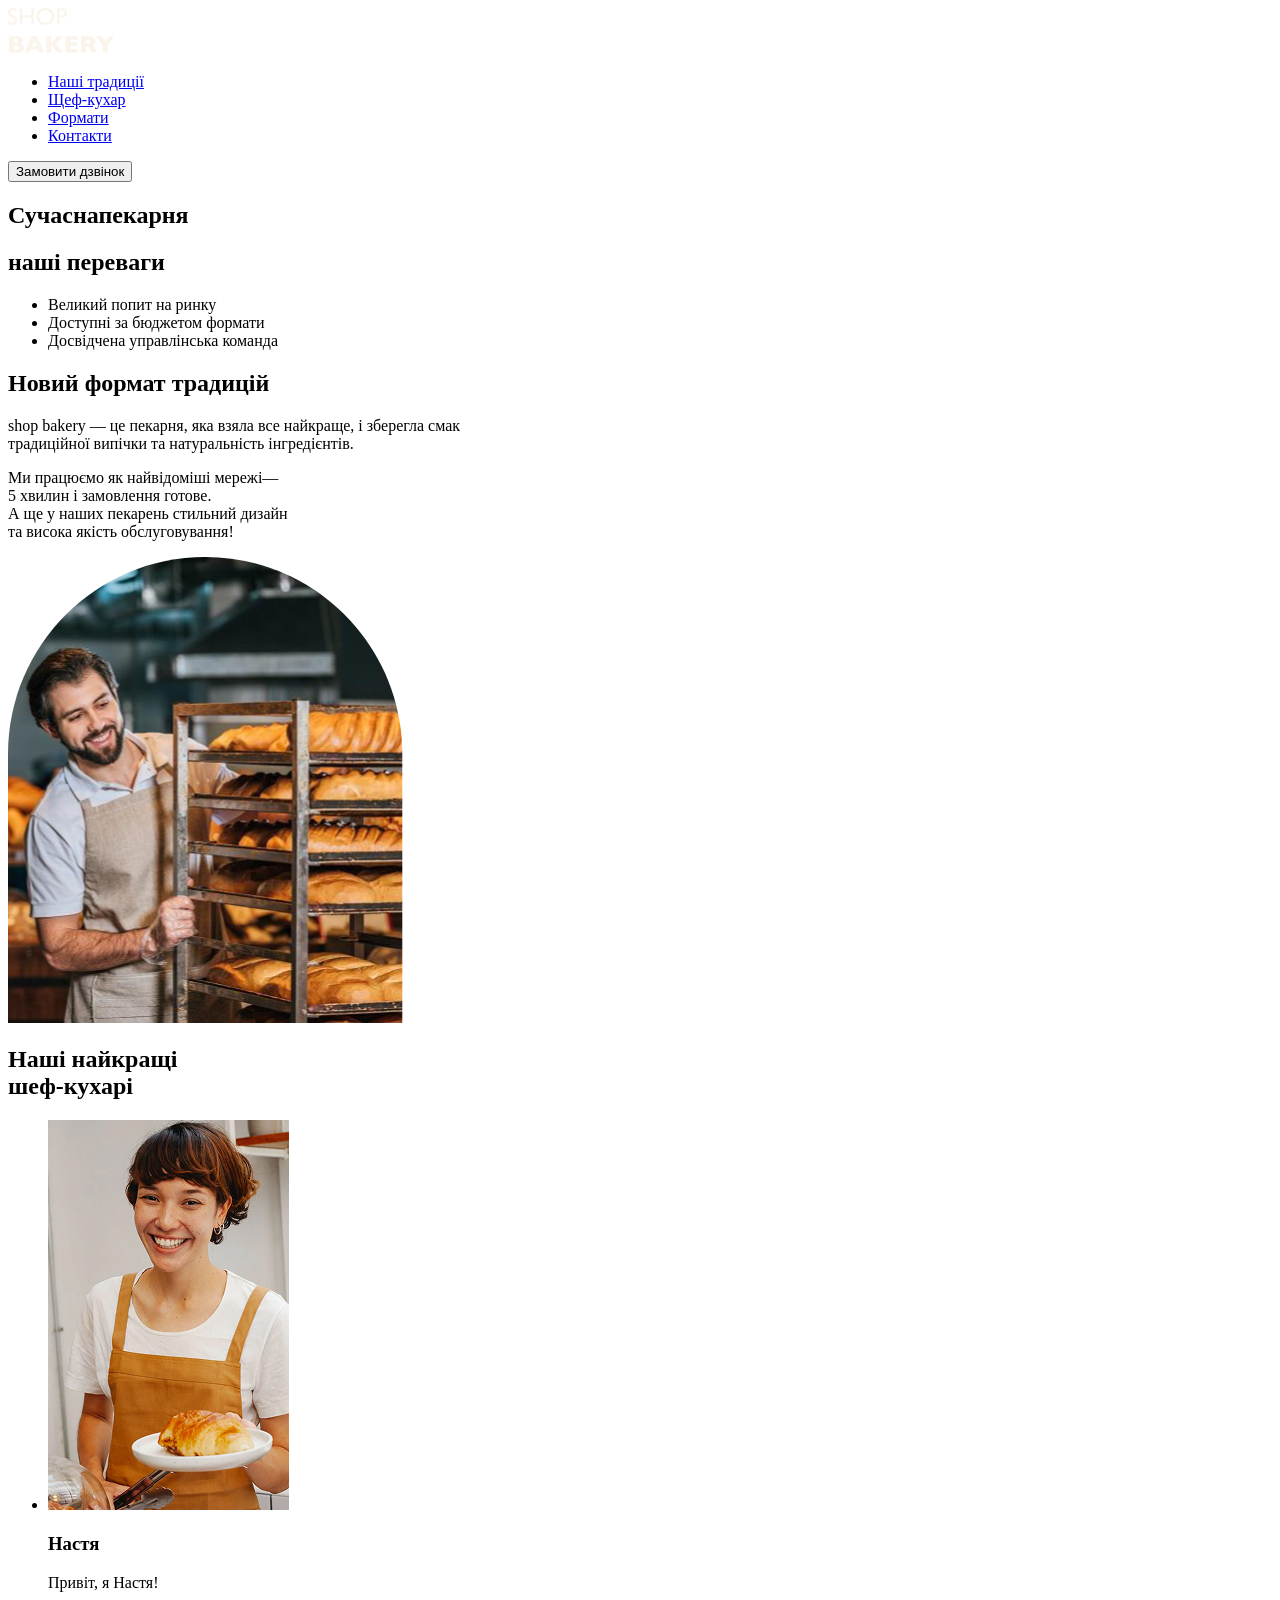
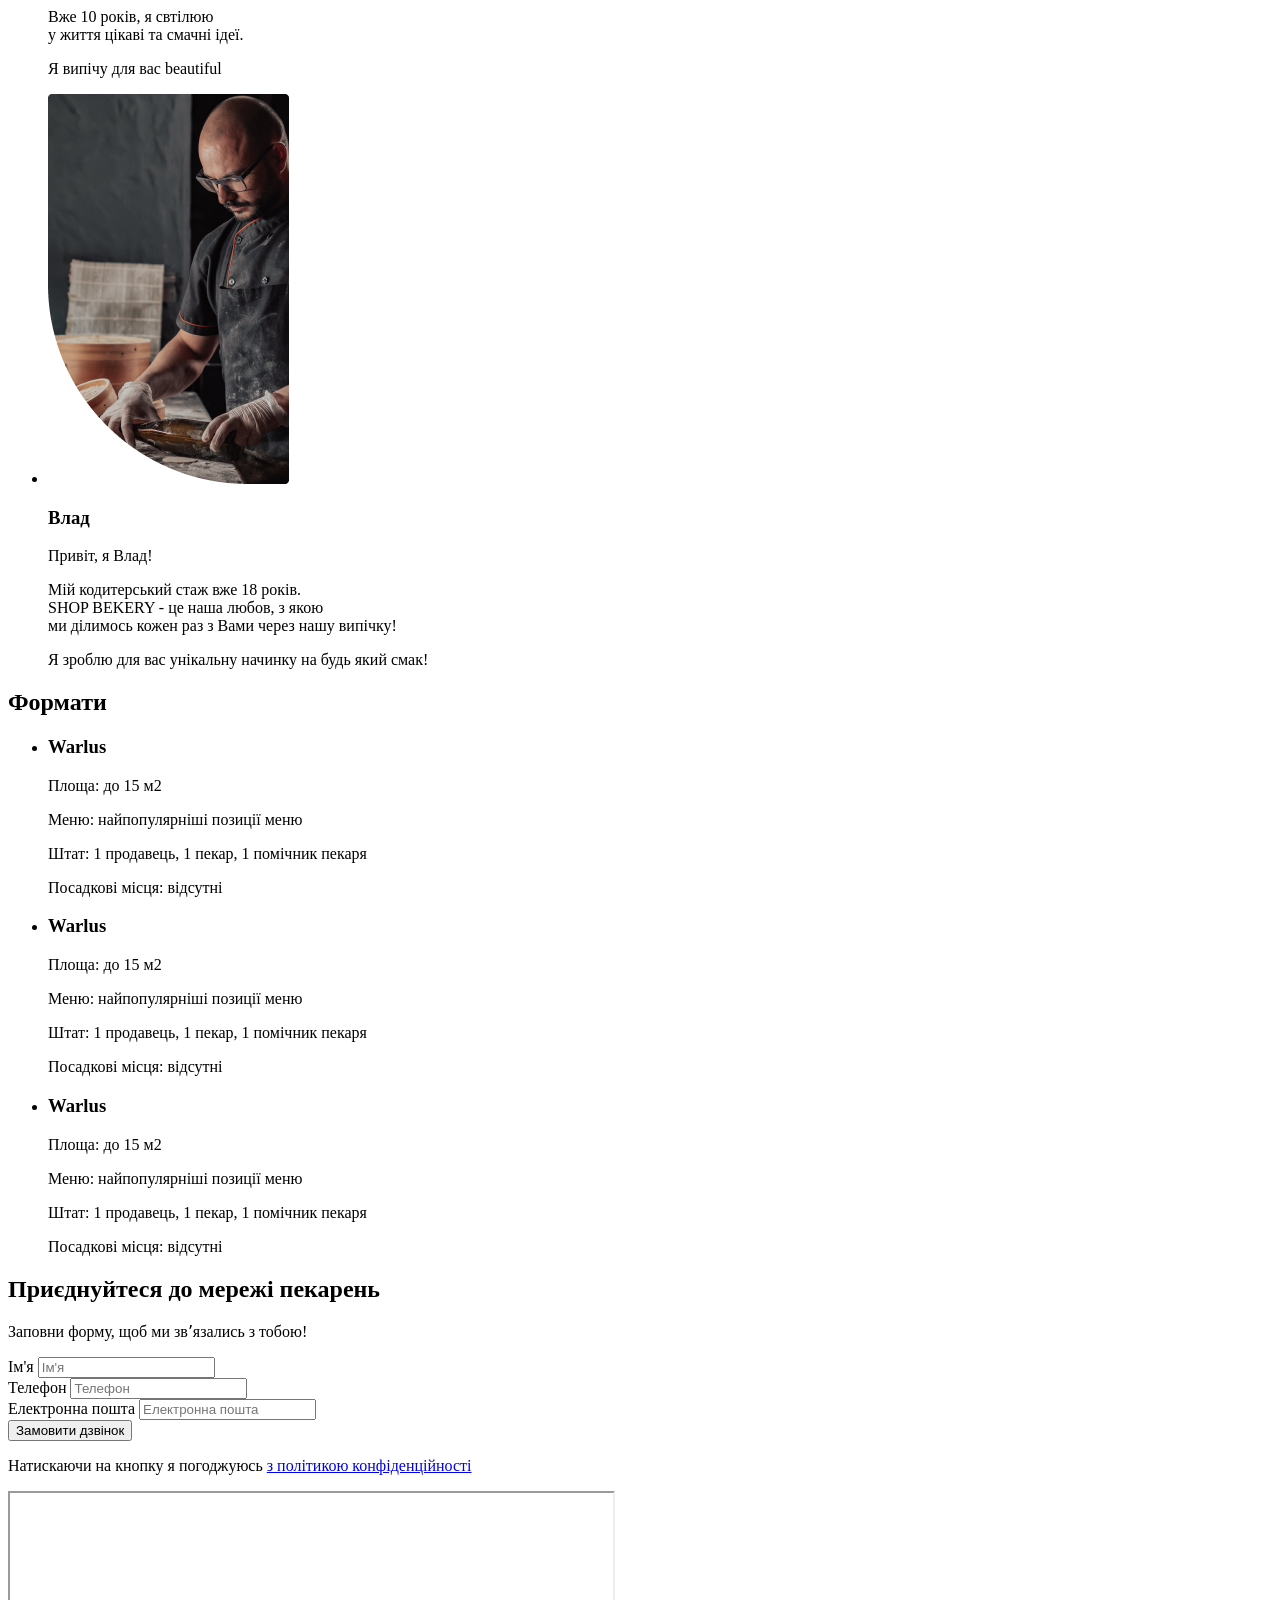
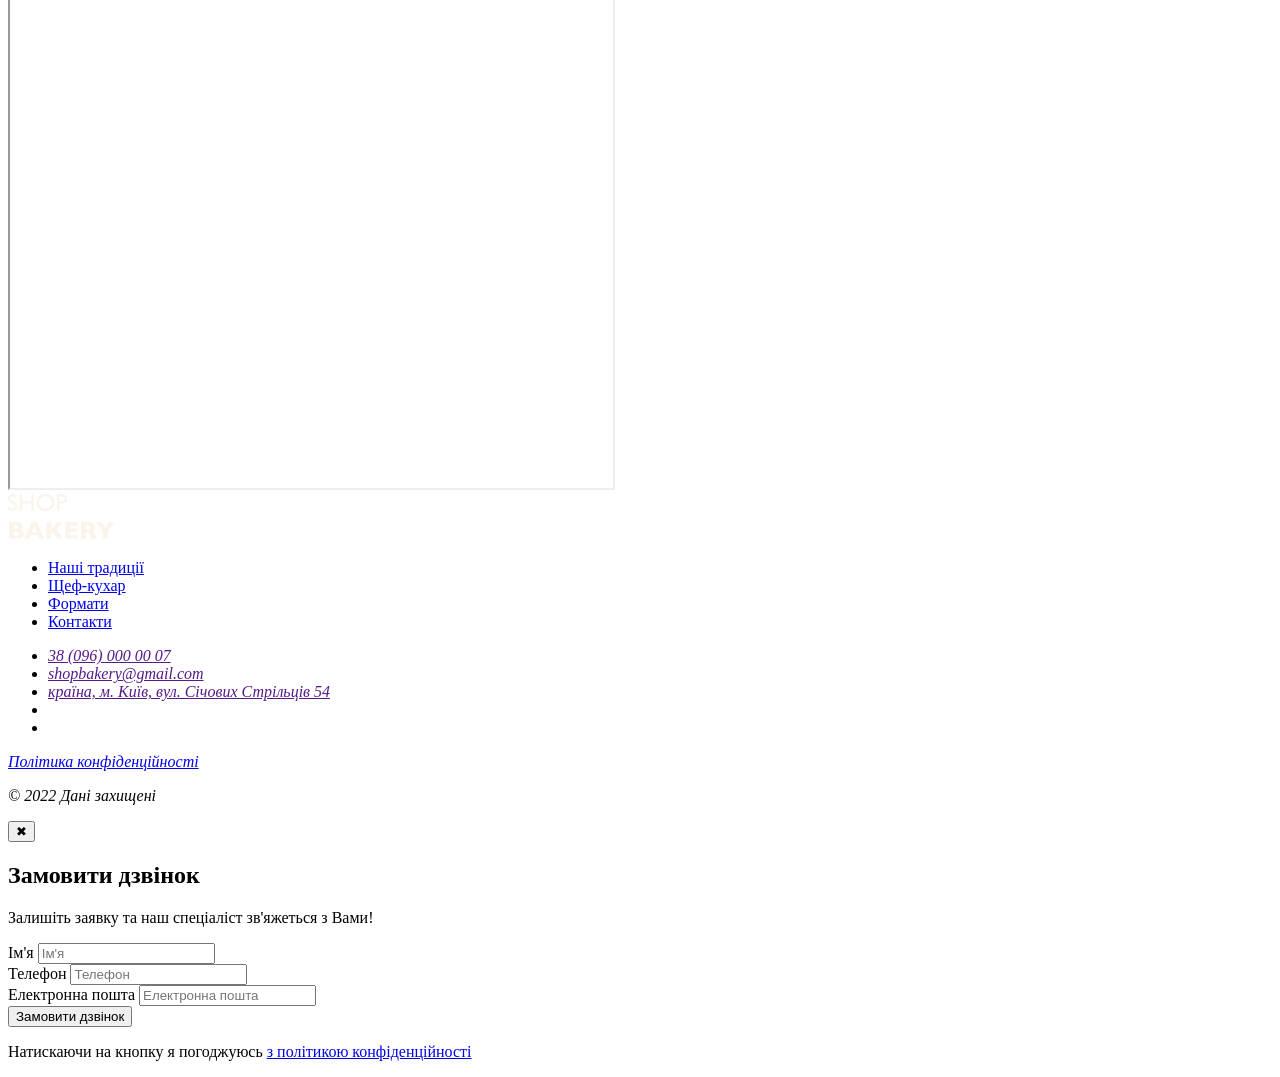
==== commit acbb2fd9: "scss.changes" ====
--- a/index.html
+++ b/index.html
@@ -8,7 +8,7 @@
     <link rel="preconnect" href="https://fonts.gstatic.com" crossorigin>
     <link href="https://fonts.googleapis.com/css2?family=Poppins:wght@300;400;600;900&display=swap" rel="stylesheet">
     <!-- styles -->
-    <link rel="stylesheet" href="index.css">
+    <link rel="stylesheet" href="/scss/main.css">
     <title>Document</title>
 </head>
 <body>
@@ -26,7 +26,7 @@
                 <li class="header-item"><a class="link" href="#">Контакти</a></li>
             </ul>
         </nav>
-        <button class="button">Замовити дзвінок</button>
+        <button class="button" id="order-call">Замовити дзвінок</button>
         </div>
        </div>
     </header>
@@ -148,7 +148,25 @@
                 <h2 class="contact-title section-tittle">Приєднуйтеся до мережі пекарень
                 </h2>
                 <p>Заповни форму, щоб ми звʼязались з тобою!</p>  
-                  <!-- form -->
+                <form name="contact-form" autocomplete="off">
+                    <div class="form-field">
+                        <label class="form-label visually-hidden" for="user-name">Ім'я</label>
+                        <input class="form-input" type="text" name="user-name" id="user-name" placeholder="Ім'я">
+                    </div>
+                    <div class="form-field">
+                        <label class="form-label visually-hidden" for="user-tel">Телефон</label>
+                        <input class="form-input" type="tel" name="user-tel" id="user-tel" placeholder="Телефон">
+                    </div>
+                
+                    <div class="form-field">
+                        <label class="form-label visually-hidden" for="user-email">Електронна пошта</label>
+                        <input class="form-input" type="email" name="user-email" id="user-email" placeholder="Електронна пошта">
+                    </div>
+                
+                    <button class="button form-button" type="submit">Замовити дзвінок</button>
+                    <p class="form-terms">Натискаючи на кнопку я погоджуюсь <a class="form-terms-link" href="#">з політикою
+                            конфіденційності</a></p>
+                </form>
                 </div>
                 <iframe
                  class="contact-map"
@@ -196,25 +214,35 @@
         </div>
      </div>
     </footer>
-    <button id="open-modal">Відкрити модалку</button>
+   
     
     <div class="backdrop" id="backdrop">
         <div class="modal">
             <button id="close-modal" class="button-modal">✖</button>
-            Модальне вікно
+            <h2 class="">Замовити дзвінок</h2>
+            <p>Залишіть заявку та наш спеціаліст зв'яжеться з Вами!</p>
+            <form name="mofal-form" autocomplete="off" novalidate>
+            <div class="form-field">
+                <label class="form-label visually-hidden" for="user-name">Ім'я</label>
+                <input class="form-input" type="text"  name="user-name" id="user-name" placeholder="Ім'я">
+            </div>
+            <div class="form-field">
+                <label class="form-label visually-hidden" for="user-tel">Телефон</label>
+                <input  class="form-input" type="tel" name="user-tel" id="user-tel" placeholder="Телефон">
+            </div>
+
+            <div class="form-field">
+                <label class="form-label visually-hidden" for="user-email">Електронна пошта</label>
+                <input  class="form-input"  type="email" name="user-email" id="user-email" placeholder="Електронна пошта">
+            </div>
+
+                <button class="button form-button" type="submit">Замовити дзвінок</button>
+                <p class="form-terms">Натискаючи на кнопку я погоджуюсь <a class="form-terms-link" href="#">з політикою конфіденційності</a></p>
+            </form>
+             
         </div>
     </div>
     </div>
-    <script src="index.js">const backdrop = document.getElementById("backdrop");
-        const openBtn = document.getElementById("open-modal");
-        const closeBtn = document.getElementById("close-modal");
-
-        openBtn.addEventListener("click", () => {
-            backdrop.classList.add("is-open");
-        });
-
-        closeBtn.addEventListener("click", () => {
-            backdrop.classList.remove("is-open");
-        });</script>
+    <script src="index.js"></script>
 </body>
 </html>
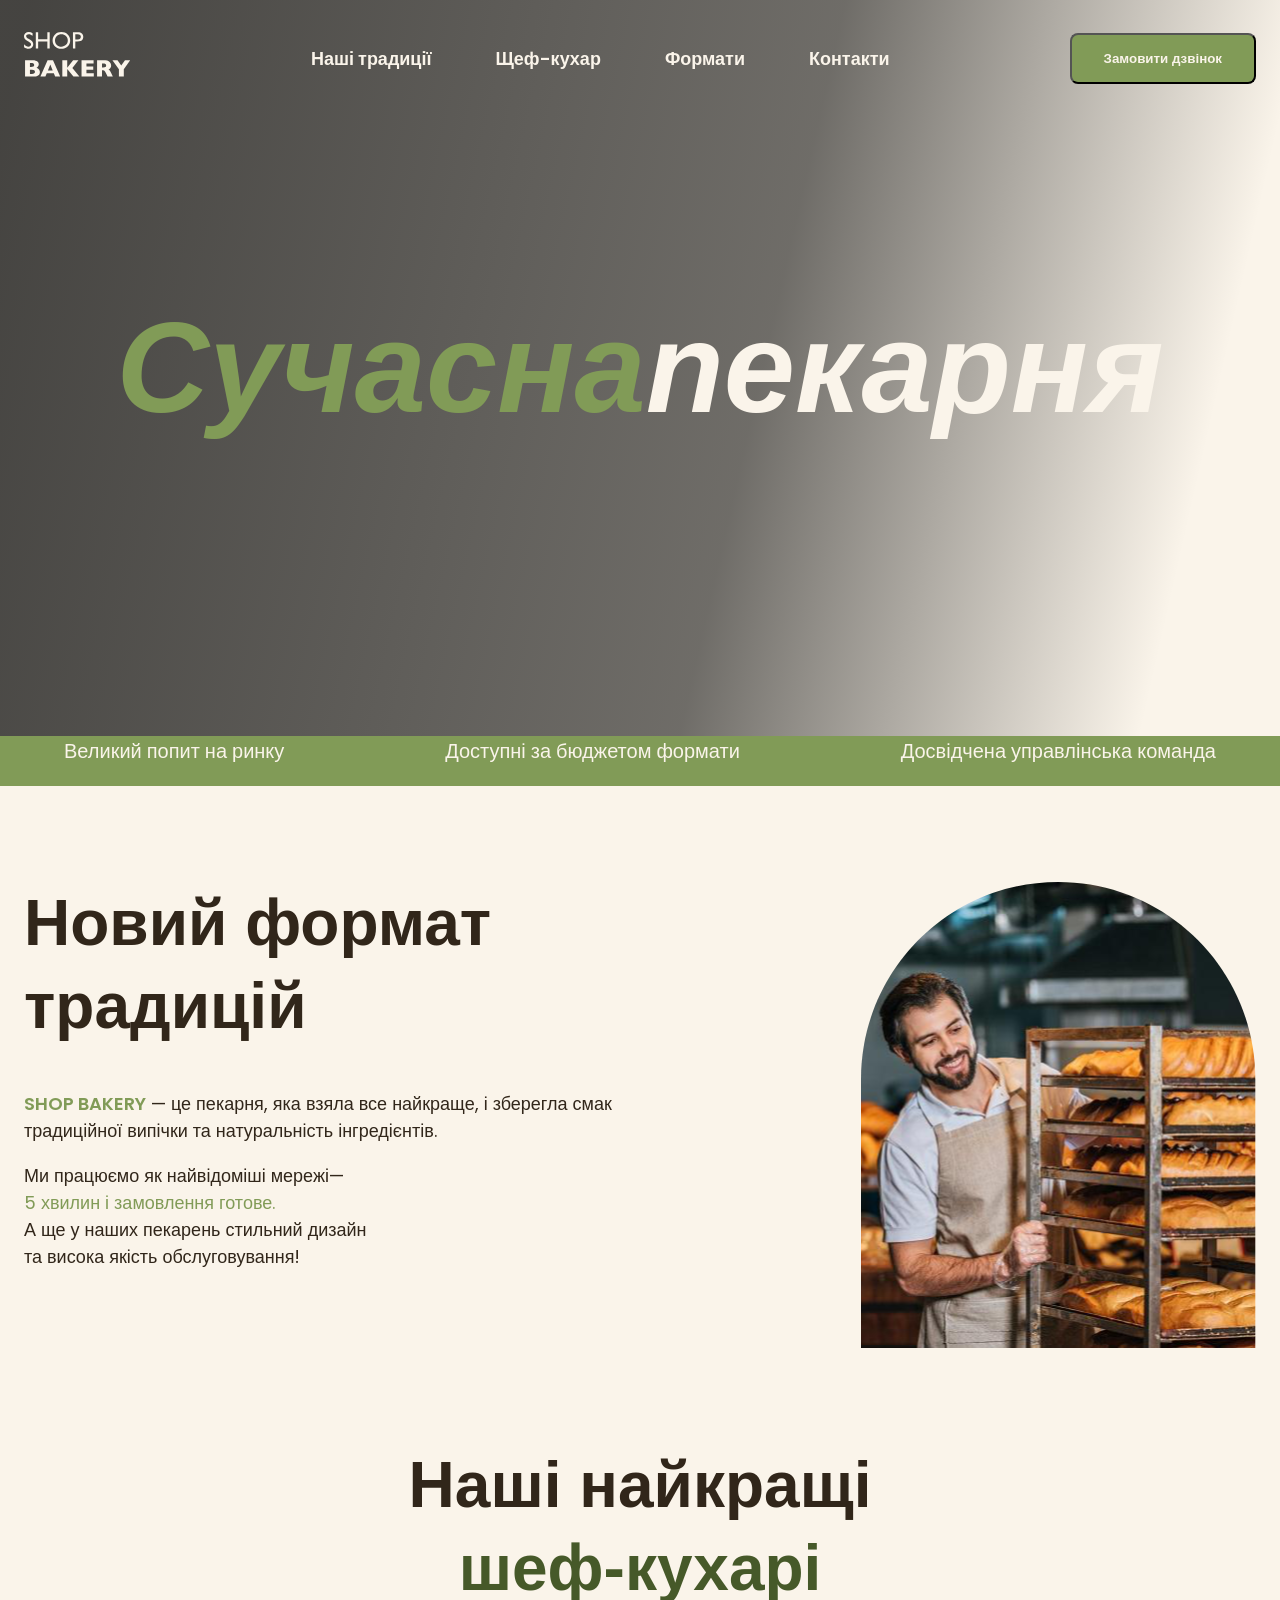
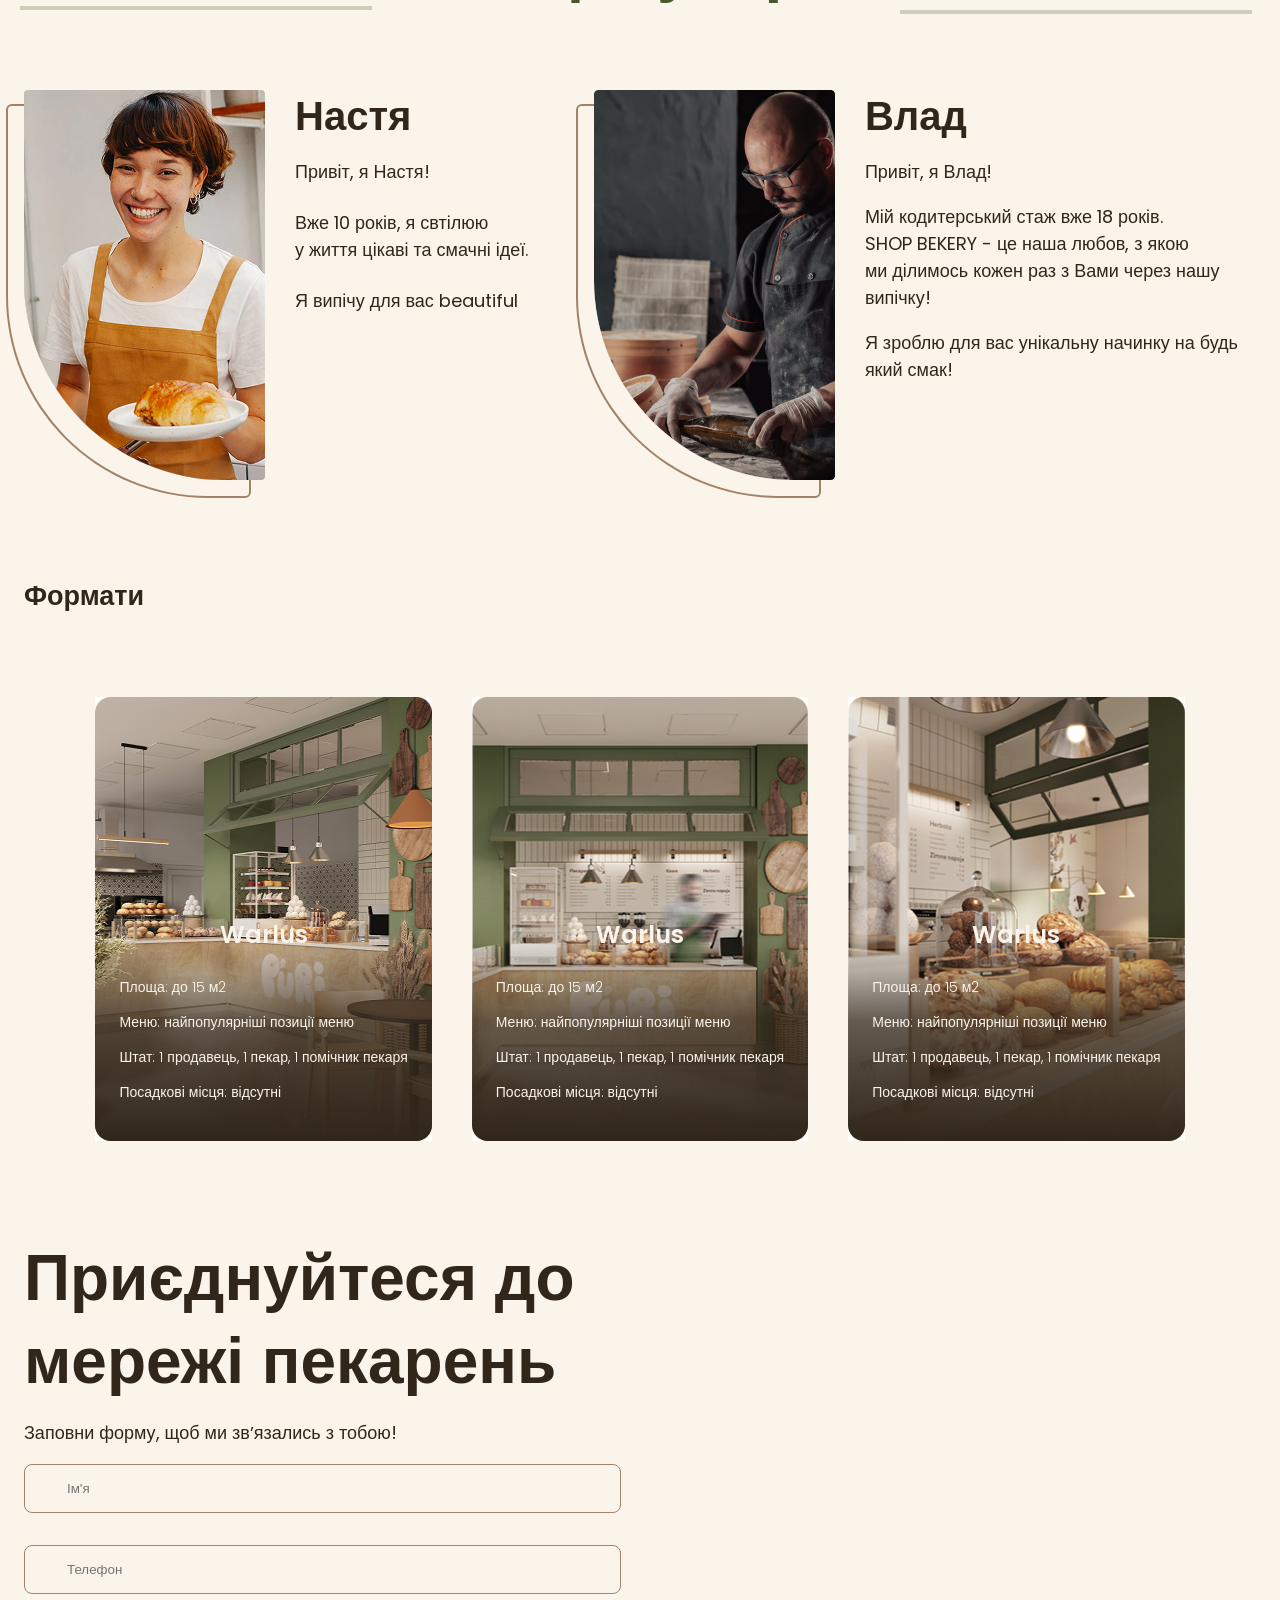
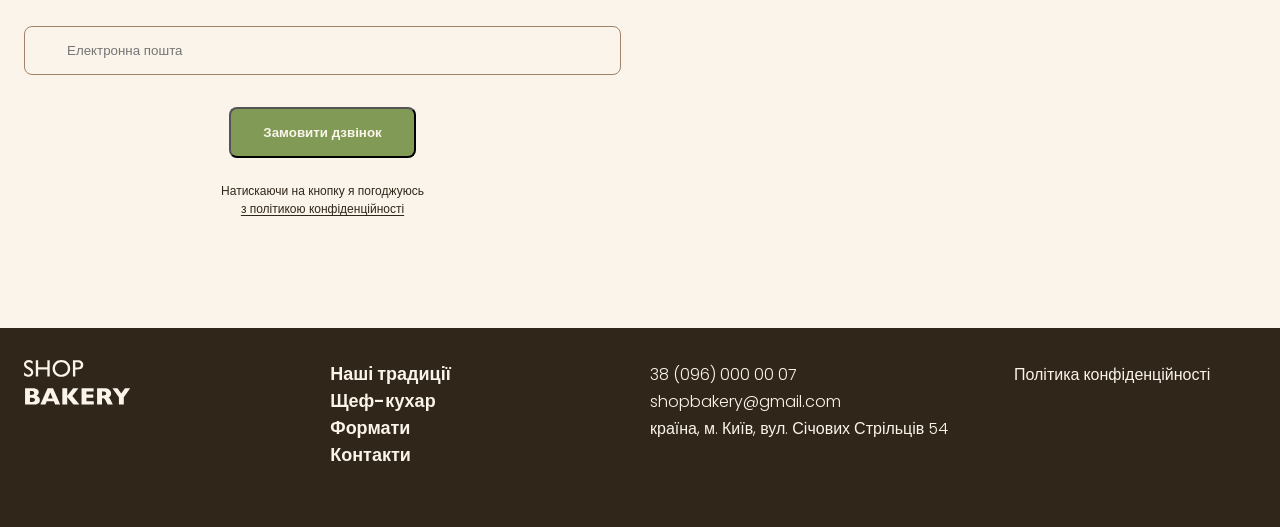
==== commit 51578c92: "new.changes" ====
--- a/index.html
+++ b/index.html
@@ -8,7 +8,7 @@
     <link rel="preconnect" href="https://fonts.gstatic.com" crossorigin>
     <link href="https://fonts.googleapis.com/css2?family=Poppins:wght@300;400;600;900&display=swap" rel="stylesheet">
     <!-- styles -->
-    <link rel="stylesheet" href="/scss/main.css">
+    <link rel="stylesheet" href="/css/main.min.css">
     <title>Document</title>
 </head>
 <body>
@@ -24,9 +24,11 @@
                 <li class="header-item"><a class="link" href="#chef-section">Щеф-кухар</a></li>
                 <li class="header-item"><a class="link" href="#">Формати</a></li>
                 <li class="header-item"><a class="link" href="#">Контакти</a></li>
+               
             </ul>
         </nav>
         <button class="button" id="order-call">Замовити дзвінок</button>
+           
         </div>
        </div>
     </header>
@@ -106,6 +108,7 @@
                     <ul class="formats-list">
                         <li class="formats-item">
                             <article class="format-card">
+                                <img class="format-img" src="images/walrus 09 1.jpg" alt="">
                                 <h3 class="format-title">Warlus</h3>
                                 <div class="format-text">
                                     <p>Площа: до 15 м2</p>
@@ -117,6 +120,7 @@
                         </li>
                         <li class="formats-item">
                             <article class="format-card">
+                                <img class="format-img" src="images/horsehoe.jpg" alt="">
                                 <h3 class="format-title">Warlus</h3>
                                 <div class="format-text">
                                     <p>Площа: до 15 м2</p>
@@ -128,6 +132,7 @@
                         </li>
                         <li class="formats-item">
                             <article class="format-card">
+                                <img class="format-img" src="./images/handlebar.jpg" alt="">
                                 <h3 class="format-title">Warlus</h3>
                                 <div class="format-text">
                                     <p>Площа: до 15 м2</p>
--- a/css/main.min.css
+++ b/css/main.min.css
@@ -0,0 +1 @@
+*,*::after,*::before{-webkit-box-sizing:border-box;box-sizing:border-box}body{background-color:var(--color-primary-light);font-family:"Poppins",sans-serif;color:var(--color-primary-dark);font-size:18px;font-weight:400;line-height:1.5;margin:0}a{display:inline-block}.section{padding:48px 0}h1,h2,h3,h4,h5,h6,p{margin-top:0}address{font-style:normal}ul{margin:0;padding:0;list-style-type:none}:root{--color-primary-dark: #31261a;--color-primary-light: #faf4ea;--color-brand-dark: #465929;--color-brand-light: #819b57;--color-brand-normal: #cfcfbc;--color-secondary-dark: #a28268}.visually-hidden{position:absolute;left:-10000px;top:auto;width:1px;height:1px;overflow:hidden}.button{padding:16px 32px;color:var(--color-primary-light);background-color:var(--color-brand-light);border:2px solid var(var(--color-brand-light));border-radius:8px;cursor:pointer;font-weight:600}.button:hover{color:var(--color-brand-dark);background-color:rgba(0,0,0,0)}.link{color:var(--color-primary-light);text-decoration:none;font-weight:600;-webkit-transition:color .3s;transition:color .3s}.link:hover{color:var(--color-brand-dark);font-weight:600}.header{position:absolute;top:32px;left:0;width:100%}.header-container{display:-webkit-box;display:-ms-flexbox;display:flex;-webkit-box-align:center;-ms-flex-align:center;align-items:center;gap:40px}.header-item{margin-right:64px}.header-item:last-child{margin-right:0}.header-nav{display:-webkit-box;display:-ms-flexbox;display:flex;-webkit-box-align:center;-ms-flex-align:center;align-items:center;-webkit-box-flex:1;-ms-flex-positive:1;flex-grow:1;gap:40px}.menu{display:-webkit-box;display:-ms-flexbox;display:flex;-webkit-box-pack:center;-ms-flex-pack:center;justify-content:center;-webkit-box-flex:1;-ms-flex-positive:1;flex-grow:1}.hero-section{padding:272px 0;background-image:linear-gradient(102.76deg, rgba(18, 18, 17, 0.78) 2.03%, rgba(18, 18, 17, 0.6) 58.46%, rgba(18, 18, 17, 0) 90.36%),url(images/background.jpg);background-repeat:no-repeat;background-position:center top;background-size:cover}.hero-tittle{margin-bottom:0;color:#faf4ea;font-weight:900;text-decoration:none;text-align:center;font-size:128px;font-style:italic}.hero-tittle .accent{color:var(--color-brand-light)}.advantages-section{background-color:var(--color-brand-light)}.advantages-list{color:var(--color-primary-light);display:-webkit-box;display:-ms-flexbox;display:flex;gap:40px;-webkit-box-align:center;-ms-flex-align:center;align-items:center;-webkit-box-pack:justify;-ms-flex-pack:justify;justify-content:space-between;padding:0 40px}.advantages-item{height:50px;font-size:20px;font-weight:300;margin:0}.chef-photo{border-radius:4px 4px 4px 200px;-webkit-box-shadow:-16px 16px 0 0 var(--color-primary-light),-16px 16px 0 2px var(--color-secondary-dark);box-shadow:-16px 16px 0 0 var(--color-primary-light),-16px 16px 0 2px var(--color-secondary-dark)}.chefs-tittle{position:relative;max-width:520px;margin:0 auto 80px}.chefs-tittle::after,.chefs-tittle::before{display:block;width:352px;border:2px solid var(--color-brand-normal);content:""}.chefs-tittle::after{position:absolute;right:-352px;margin-bottom:0}.chefs-tittle::before{position:absolute;left:-360px;bottom:0}.chef-text p{margin-bottom:24px}.chefs-list{display:-webkit-box;display:-ms-flexbox;display:flex;gap:40px 30px}.chefs-item{-ms-flex-preferred-size:calc((100% - 30px)/2);flex-basis:calc((100% - 30px)/2)}.chef-card{display:-webkit-box;display:-ms-flexbox;display:flex;gap:30px}.chefs-tittle .accent{color:var(--color-brand-light)}.chef-title{margin-bottom:16px;font-weight:600;font-size:40px;line-height:1.3}.traditions-container{display:-webkit-box;display:-ms-flexbox;display:flex;gap:100px}.traditions-text .brand-uppercase{text-transform:uppercase;color:var(--color-brand-light);font-weight:600}.traditions-text .brand{color:var(--color-brand-light)}.traditions-title{margin-bottom:42px;font-size:80px}.traditions-section{padding-top:96px}.formats-container{display:-webkit-box;display:-ms-flexbox;display:flex;-webkit-box-pack:center;-ms-flex-pack:center;justify-content:center;gap:32px}.format-card{position:relative;display:-webkit-box;display:-ms-flexbox;display:flex;-webkit-box-orient:vertical;-webkit-box-direction:normal;-ms-flex-direction:column;flex-direction:column;-webkit-box-pack:end;-ms-flex-pack:end;justify-content:flex-end;height:444px;padding:24px;background-image:url(images/P’URI\ 09\ 1.png);background-image:-webkit-gradient(linear, left top, left bottom, color-stop(55.21%, rgba(49, 38, 26, 0)), color-stop(72.92%, rgba(49, 38, 26, 0.71)), to(#31261a));background-image:linear-gradient(180deg, rgba(49, 38, 26, 0) 55.21%, rgba(49, 38, 26, 0.71) 72.92%, #31261a 100%);border-radius:16px;-webkit-transition:-webkit-transform .3s;transition:-webkit-transform .3s;transition:transform .3s;transition:transform .3s, -webkit-transform .3s}.format-card:hover{-webkit-transform:scale(1.05);transform:scale(1.05)}.formats-list{display:-webkit-box;display:-ms-flexbox;display:flex;gap:40px}.formats-item{-ms-flex-preferred-size:33.3333333333%;flex-basis:33.3333333333%}.formats-title{margin-bottom:80px}.format-img{position:absolute;top:0;left:0;width:100%;height:100%;z-index:-1}.format-title{text-align:center;font-size:24px;font-weight:600;color:var(--color-primary-light)}.format-text{font-size:14px;font-weight:300;color:var(--color-primary-light)}.contact-section{padding-bottom:96px}.contact-container{display:-webkit-box;display:-ms-flexbox;display:flex;gap:32px}.contact-map{-ms-flex-negative:0;flex-shrink:0;border:none;border-radius:16px}.contact-title{margin-bottom:16px;font-size:50px}.footer{padding:32px 0}.footer-container{display:-webkit-box;display:-ms-flexbox;display:flex;gap:20px}.footer-address,.footer-nav{-ms-flex-preferred-size:50%;flex-basis:50%;display:-webkit-box;display:-ms-flexbox;display:flex;gap:20px}.footer-logo{-webkit-box-flex:1;-ms-flex-positive:1;flex-grow:1}.footer-menu{-webkit-box-flex:1;-ms-flex-positive:1;flex-grow:1}.address-info,.address-list{-webkit-box-flex:1;-ms-flex-positive:1;flex-grow:1}.footer-address{display:-webkit-box;display:-ms-flexbox;display:flex;-webkit-box-flex:1;-ms-flex-positive:1;flex-grow:1}.address-link{font-size:16px;font-weight:300;color:var(--color-primary-light);text-decoration:none}.address-link:hover{color:var(--color-brand-light)}.address-copyright{font-size:13px;color:#a18268}.footer{position:relative;background-image:url(images/image\ 1564.png);background-color:var(--color-primary-dark);background-repeat:no-repeat;background-size:cover;background-position:center}.footer::before{bottom:0;background-repeat:no-repeat;width:180px;height:120px;position:absolute;content:"";background-image:url("images/bread-small 2.png")}.footer::after{bottom:0;background-repeat:no-repeat;width:380px;height:190px;right:0;position:absolute;content:"";background-image:url(images/bread-large\1 .png)}.form-field{margin-bottom:32px}.form-label{display:block}.form-input{padding:16px 42px;width:100%;border:1px solid #a28268;border-radius:8px;background-color:rgba(0,0,0,0)}.form-input:focus{border-color:var(--color-brand-light);outline:none}.form-button{display:block;margin:0 auto 24px}.form-terms{max-width:220px;margin:0 auto;font-weight:500;line-height:1.5;font-size:12px;text-align:center}.form-terms-link{color:var(--color-primary-dark);text-underline-offset:2px}.section-tittle{font-size:64px;font-weight:900;line-height:1.3}.section-tittle.centered{text-align:center}.section-tittle .accent{color:var(--color-brand-dark)}.backdrop{padding:20px 0;position:fixed;inset:0;display:none;-webkit-box-align:center;-ms-flex-align:center;align-items:center;-webkit-box-pack:center;-ms-flex-pack:center;justify-content:center;background:rgba(0,0,0,.5)}.backdrop.is-open{display:-webkit-box;display:-ms-flexbox;display:flex}.modal{position:relative;width:100%;max-width:880px;height:100%;max-height:880px;border-radius:32px;padding:128px;background-color:#faf4ea;overflow-y:auto}.button-modal{position:absolute;top:10px;right:10px}.container{width:100%;max-width:1288px;margin:0 auto;padding:0 24px}/*# sourceMappingURL=main.min.css.map */
